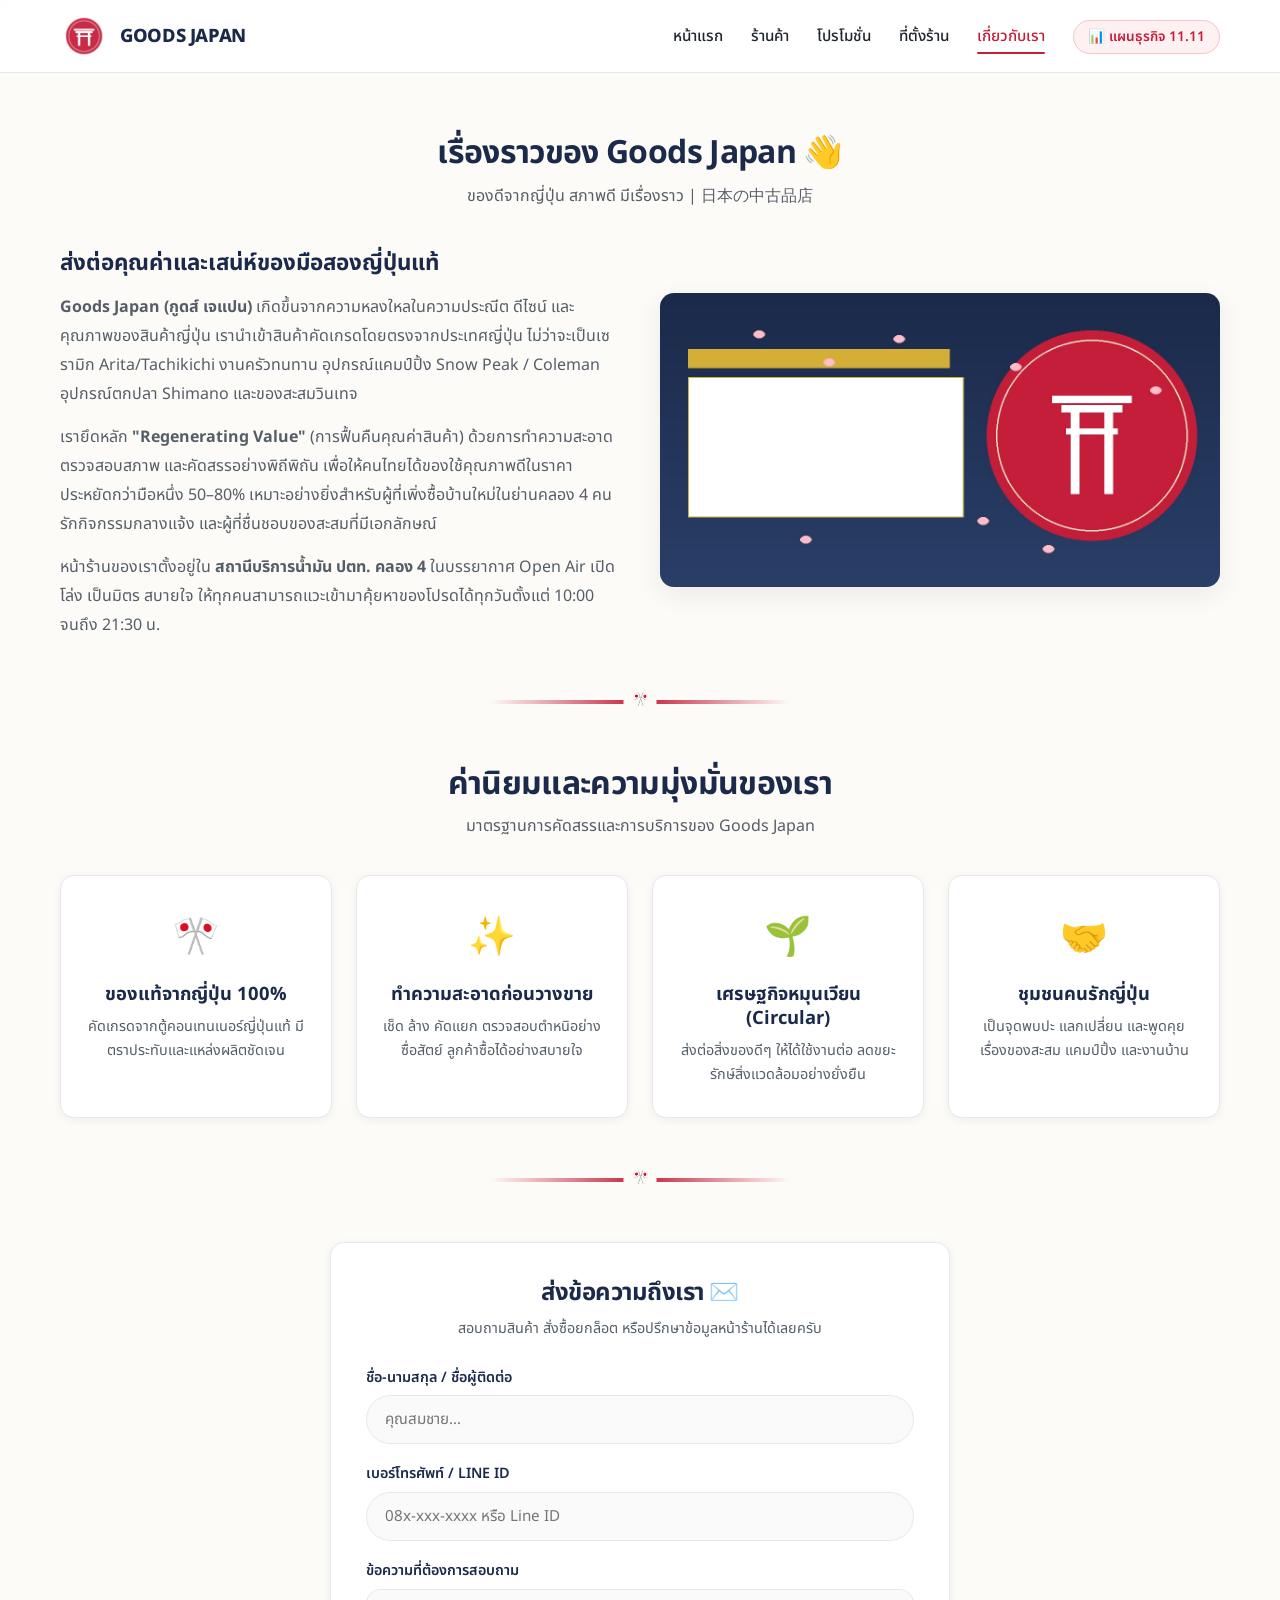
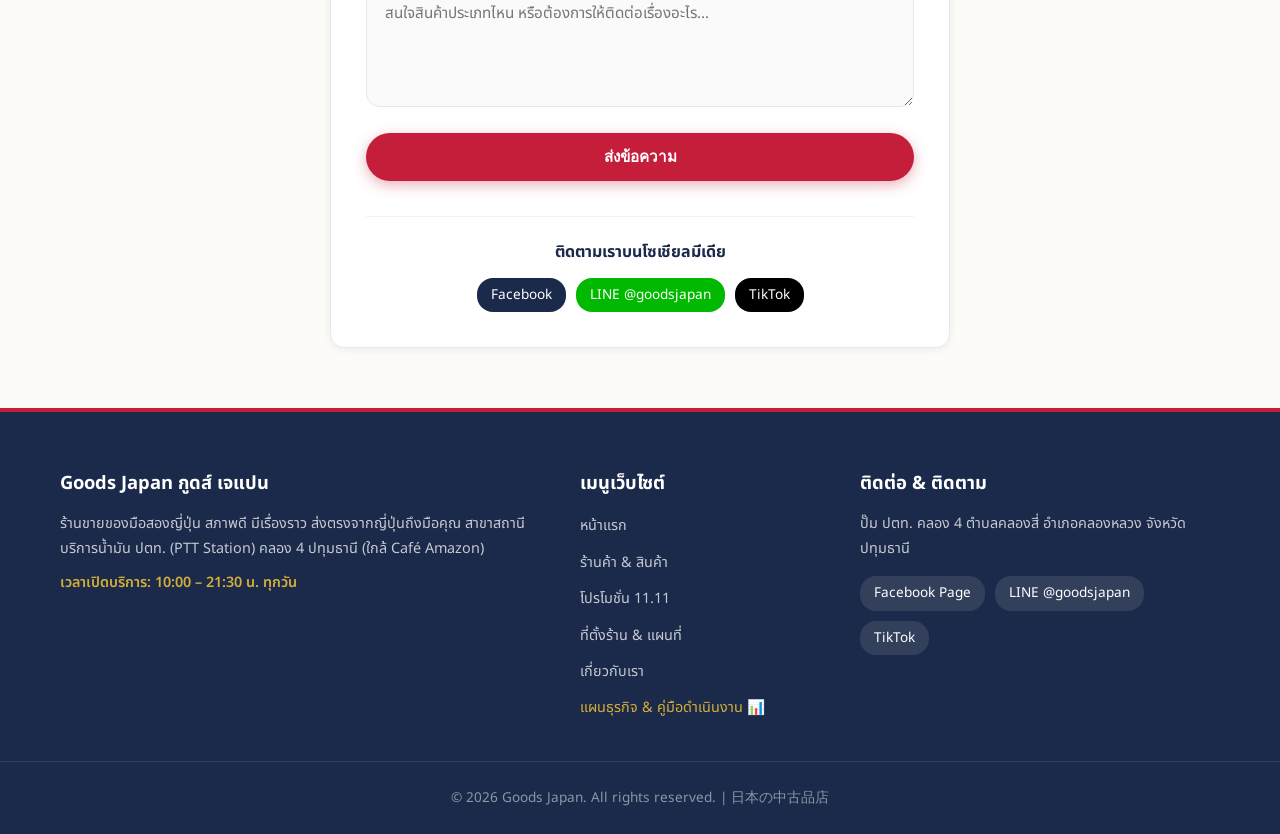
==== about.html @ 7180707f "Goods Japan website with PWA (installable Android app) - Shop pages: index, shop, promotions, locati" ====
<!DOCTYPE html>
<html lang="th">
<head>
    <meta charset="UTF-8">
    <meta name="viewport" content="width=device-width, initial-scale=1.0">
    <title>เกี่ยวกับเรา - Goods Japan (กูดส์ เจแปน)</title>
    <meta name="description" content="เรื่องราวของ Goods Japan ร้านมือสองญี่ปุ่นคุณภาพดี สภาพดี มีเรื่องราว ในปั๊ม ปตท. คลอง 4 ปทุมธานี">
    <meta property="og:title" content="เกี่ยวกับเรา - Goods Japan">
    <meta property="og:image" content="assets/images/poster.jpg">
    <link rel="icon" href="assets/images/logo.png">
    <!-- PWA: ติดตั้งเป็นแอปบนมือถือ -->
    <link rel="manifest" href="manifest.webmanifest">
    <meta name="theme-color" content="#C41E3A">
    <meta name="mobile-web-app-capable" content="yes">
    <meta name="apple-mobile-web-app-capable" content="yes">
    <meta name="apple-mobile-web-app-title" content="Goods Japan">
    <meta name="apple-mobile-web-app-status-bar-style" content="default">
    <link rel="apple-touch-icon" href="assets/icons/apple-touch-icon.png">
    
    <link rel="preconnect" href="https://fonts.googleapis.com">
    <link rel="preconnect" href="https://fonts.gstatic.com" crossorigin>
    <link href="https://fonts.googleapis.com/css2?family=Noto+Sans+Thai:wght@300;400;500;600;700;800&family=Noto+Serif+JP:wght@400;700&display=swap" rel="stylesheet">
    
    <link rel="stylesheet" href="css/style.css">
    <link rel="stylesheet" href="css/animations.css">
    <link rel="stylesheet" href="css/responsive.css">
</head>
<body>
    <header>
        <nav class="navbar">
            <div class="nav-container container">
                <div class="logo-container">
                    <a href="index.html">
                        <img src="assets/images/logo.png" alt="Goods Japan Logo" class="logo-img">
                        <span style="font-weight: 800; color: var(--jp-navy); font-size: 1.15rem; letter-spacing: -0.02em;">GOODS JAPAN</span>
                    </a>
                </div>
                <button class="hamburger" aria-label="Toggle navigation">
                    <span></span>
                    <span></span>
                    <span></span>
                </button>
                <ul class="nav-links">
                    <li><a href="index.html" class="nav-link">หน้าแรก</a></li>
                    <li><a href="shop.html" class="nav-link">ร้านค้า</a></li>
                    <li><a href="promotions.html" class="nav-link">โปรโมชั่น</a></li>
                    <li><a href="location.html" class="nav-link">ที่ตั้งร้าน</a></li>
                    <li><a href="about.html" class="nav-link active">เกี่ยวกับเรา</a></li>
                    <li><a href="business-plan.html" class="nav-link nav-badge-link">📊 แผนธุรกิจ 11.11</a></li>
                </ul>
            </div>
        </nav>
    </header>

    <main>
        <section class="about-section section fade-in">
            <div class="container">
                <h1 class="section-title">เรื่องราวของ Goods Japan 👋</h1>
                <p class="section-subtitle">ของดีจากญี่ปุ่น สภาพดี มีเรื่องราว | 日本の中古品店</p>

                <div class="story-section" style="display: flex; flex-wrap: wrap; gap: 40px; margin-top: 40px; align-items: center;">
                    <div class="story-content" style="flex: 1; min-width: 300px;">
                        <h2 style="font-size: 1.4rem; color: var(--jp-navy); margin-bottom: 15px;">ส่งต่อคุณค่าและเสน่ห์ของมือสองญี่ปุ่นแท้</h2>
                        <p style="margin-bottom: 15px; line-height: 1.8; color: var(--jp-gray-text);">
                            <strong>Goods Japan (กูดส์ เจแปน)</strong> เกิดขึ้นจากความหลงใหลในความประณีต ดีไซน์ และคุณภาพของสินค้าญี่ปุ่น 
                            เรานำเข้าสินค้าคัดเกรดโดยตรงจากประเทศญี่ปุ่น ไม่ว่าจะเป็นเซรามิก Arita/Tachikichi งานครัวทนทาน 
                            อุปกรณ์แคมป์ปิ้ง Snow Peak / Coleman อุปกรณ์ตกปลา Shimano และของสะสมวินเทจ
                        </p>
                        <p style="margin-bottom: 15px; line-height: 1.8; color: var(--jp-gray-text);">
                            เรายึดหลัก <strong>"Regenerating Value"</strong> (การฟื้นคืนคุณค่าสินค้า) ด้วยการทำความสะอาด ตรวจสอบสภาพ และคัดสรรอย่างพิถีพิถัน 
                            เพื่อให้คนไทยได้ของใช้คุณภาพดีในราคาประหยัดกว่ามือหนึ่ง 50–80% เหมาะอย่างยิ่งสำหรับผู้ที่เพิ่งซื้อบ้านใหม่ในย่านคลอง 4 
                            คนรักกิจกรรมกลางแจ้ง และผู้ที่ชื่นชอบของสะสมที่มีเอกลักษณ์
                        </p>
                        <p style="line-height: 1.8; color: var(--jp-gray-text);">
                            หน้าร้านของเราตั้งอยู่ใน <strong>สถานีบริการน้ำมัน ปตท. คลอง 4</strong> ในบรรยากาศ Open Air เปิดโล่ง เป็นมิตร สบายใจ 
                            ให้ทุกคนสามารถแวะเข้ามาคุ้ยหาของโปรดได้ทุกวันตั้งแต่ 10:00 จนถึง 21:30 น.
                        </p>
                    </div>
                    <div class="story-image" style="flex: 1; min-width: 300px;">
                        <img src="assets/images/poster.jpg" alt="Goods Japan Story" style="width: 100%; border-radius: var(--radius-md); box-shadow: var(--shadow-md);">
                    </div>
                </div>

                <div class="torii-divider" style="margin: 60px auto;"></div>

                <h2 class="section-title">ค่านิยมและความมุ่งมั่นของเรา</h2>
                <p class="section-subtitle">มาตรฐานการคัดสรรและการบริการของ Goods Japan</p>
                <div class="features-grid">
                    <div class="feature-item">
                        <div class="feature-icon">🎌</div>
                        <h3 class="feature-title">ของแท้จากญี่ปุ่น 100%</h3>
                        <p class="feature-desc">คัดเกรดจากตู้คอนเทนเนอร์ญี่ปุ่นแท้ มีตราประทับและแหล่งผลิตชัดเจน</p>
                    </div>
                    <div class="feature-item">
                        <div class="feature-icon">✨</div>
                        <h3 class="feature-title">ทำความสะอาดก่อนวางขาย</h3>
                        <p class="feature-desc">เช็ด ล้าง คัดแยก ตรวจสอบตำหนิอย่างซื่อสัตย์ ลูกค้าซื้อได้อย่างสบายใจ</p>
                    </div>
                    <div class="feature-item">
                        <div class="feature-icon">🌱</div>
                        <h3 class="feature-title">เศรษฐกิจหมุนเวียน (Circular)</h3>
                        <p class="feature-desc">ส่งต่อสิ่งของดีๆ ให้ได้ใช้งานต่อ ลดขยะ รักษ์สิ่งแวดล้อมอย่างยั่งยืน</p>
                    </div>
                    <div class="feature-item">
                        <div class="feature-icon">🤝</div>
                        <h3 class="feature-title">ชุมชนคนรักญี่ปุ่น</h3>
                        <p class="feature-desc">เป็นจุดพบปะ แลกเปลี่ยน และพูดคุยเรื่องของสะสม แคมป์ปิ้ง และงานบ้าน</p>
                    </div>
                </div>

                <div class="torii-divider" style="margin: 60px auto;"></div>

                <!-- Contact Form Section -->
                <div style="max-width: 620px; margin: 0 auto; background: white; padding: 35px; border-radius: var(--radius-md); box-shadow: var(--shadow-sm); border: 1px solid var(--jp-border);">
                    <h2 class="section-title" style="font-size: 1.5rem; margin-bottom: 8px;">ส่งข้อความถึงเรา ✉️</h2>
                    <p style="text-align: center; font-size: 0.9rem; color: var(--jp-gray-text); margin-bottom: 25px;">
                        สอบถามสินค้า สั่งซื้อยกล็อต หรือปรึกษาข้อมูลหน้าร้านได้เลยครับ
                    </p>
                    <form class="contact-form" action="#" method="POST">
                        <div style="margin-bottom: 18px;">
                            <label for="name" style="display: block; margin-bottom: 6px; font-weight: 600; font-size: 0.9rem; color: var(--jp-navy);">ชื่อ-นามสกุล / ชื่อผู้ติดต่อ</label>
                            <input type="text" id="name" class="form-input" placeholder="คุณสมชาย..." required>
                        </div>
                        <div style="margin-bottom: 18px;">
                            <label for="phone" style="display: block; margin-bottom: 6px; font-weight: 600; font-size: 0.9rem; color: var(--jp-navy);">เบอร์โทรศัพท์ / LINE ID</label>
                            <input type="text" id="phone" class="form-input" placeholder="08x-xxx-xxxx หรือ Line ID" required>
                        </div>
                        <div style="margin-bottom: 18px;">
                            <label for="message" style="display: block; margin-bottom: 6px; font-weight: 600; font-size: 0.9rem; color: var(--jp-navy);">ข้อความที่ต้องการสอบถาม</label>
                            <textarea id="message" class="form-input" rows="4" placeholder="สนใจสินค้าประเภทไหน หรือต้องการให้ติดต่อเรื่องอะไร..." style="border-radius: 14px;" required></textarea>
                        </div>
                        <button type="submit" class="btn btn-primary" style="width: 100%; border-radius: 25px;">ส่งข้อความ</button>
                    </form>
                    
                    <div style="text-align: center; margin-top: 35px; padding-top: 25px; border-top: 1px solid #F0F2F5;">
                        <h4 style="margin-bottom: 12px; color: var(--jp-navy);">ติดตามเราบนโซเชียลมีเดีย</h4>
                        <div class="social-links" style="justify-content: center;">
                            <a href="https://facebook.com/goodsjapan" target="_blank" class="social-link" style="background: var(--jp-navy);">Facebook</a>
                            <a href="https://line.me/ti/p/~@goodsjapan" target="_blank" class="social-link" style="background: #00B900;">LINE @goodsjapan</a>
                            <a href="https://tiktok.com/@goodsjapan" target="_blank" class="social-link" style="background: #000;">TikTok</a>
                        </div>
                    </div>
                </div>
            </div>
        </section>
    </main>

    <footer class="footer">
        <div class="footer-container container">
            <div class="footer-col">
                <h3 class="footer-title">Goods Japan กูดส์ เจแปน</h3>
                <p class="footer-text">
                    ร้านขายของมือสองญี่ปุ่น สภาพดี มีเรื่องราว ส่งตรงจากญี่ปุ่นถึงมือคุณ 
                    สาขาสถานีบริการน้ำมัน ปตท. (PTT Station) คลอง 4 ปทุมธานี (ใกล้ Café Amazon)
                </p>
                <p class="footer-text" style="margin-top: 10px; color: var(--jp-gold); font-weight: 600;">
                    เวลาเปิดบริการ: 10:00 – 21:30 น. ทุกวัน
                </p>
            </div>
            <div class="footer-col">
                <h3 class="footer-title">เมนูเว็บไซต์</h3>
                <ul class="footer-links">
                    <li><a href="index.html" class="footer-link">หน้าแรก</a></li>
                    <li><a href="shop.html" class="footer-link">ร้านค้า & สินค้า</a></li>
                    <li><a href="promotions.html" class="footer-link">โปรโมชั่น 11.11</a></li>
                    <li><a href="location.html" class="footer-link">ที่ตั้งร้าน & แผนที่</a></li>
                    <li><a href="about.html" class="footer-link">เกี่ยวกับเรา</a></li>
                    <li><a href="business-plan.html" class="footer-link" style="color: var(--jp-gold);">แผนธุรกิจ & คู่มือดำเนินงาน 📊</a></li>
                </ul>
            </div>
            <div class="footer-col">
                <h3 class="footer-title">ติดต่อ & ติดตาม</h3>
                <p class="footer-text">ปั๊ม ปตท. คลอง 4 ตำบลคลองสี่ อำเภอคลองหลวง จังหวัดปทุมธานี</p>
                <div class="social-links">
                    <a href="https://facebook.com/goodsjapan" target="_blank" class="social-link">Facebook Page</a>
                    <a href="https://line.me/ti/p/~@goodsjapan" target="_blank" class="social-link">LINE @goodsjapan</a>
                    <a href="https://tiktok.com/@goodsjapan" target="_blank" class="social-link">TikTok</a>
                </div>
            </div>
        </div>
        <div class="footer-bottom">
            <p>&copy; 2026 Goods Japan. All rights reserved. | 日本の中古品店</p>
        </div>
    </footer>

    <script src="js/main.js"></script>
    <script src="js/sakura.js"></script>
    <script src="js/products.js"></script>
    <script src="js/promotions.js"></script>
    <script src="js/animations.js"></script>
    <script src="js/pwa.js"></script>
</body>
</html>
---- css/style.css ----
/* ==========================================================================
   Goods Japan (กูดส์ เจแปน) - Main Stylesheet
   Theme: Modern Japanese Vintage Aesthetic (Wa-Modern 和モダン)
   ========================================================================== */

:root {
    --jp-red: #C41E3A;          /* Akane-iro 茜色 */
    --jp-red-hover: #A3182E;
    --jp-navy: #1B2A4A;         /* Kon-iro 紺色 */
    --jp-navy-light: #2A3F68;
    --jp-gold: #D4AF37;         /* Kin-cha 金茶 */
    --jp-cream: #FDFBF7;        /* Shironeri 白練 */
    --jp-white: #FFFFFF;
    --jp-gray-bg: #F5F6F8;
    --jp-gray-text: #555E68;
    --jp-dark: #1F242D;
    --jp-border: #E5E8EC;
    --shadow-sm: 0 2px 8px rgba(27, 42, 74, 0.06);
    --shadow-md: 0 8px 24px rgba(27, 42, 74, 0.08);
    --shadow-lg: 0 16px 40px rgba(27, 42, 74, 0.12);
    --radius-sm: 8px;
    --radius-md: 14px;
    --radius-lg: 20px;
    --transition: all 0.25s cubic-bezier(0.4, 0, 0.2, 1);
}

* {
    margin: 0;
    padding: 0;
    box-sizing: border-box;
}

body {
    font-family: 'Noto Sans Thai', -apple-system, BlinkMacSystemFont, "Segoe UI", Roboto, sans-serif;
    background-color: var(--jp-cream);
    color: var(--jp-dark);
    line-height: 1.65;
    -webkit-font-smoothing: antialiased;
    overflow-x: hidden;
    position: relative;
}

/* Container */
.container {
    width: 100%;
    max-width: 1200px;
    margin: 0 auto;
    padding: 0 20px;
}

/* Typography */
h1, h2, h3, h4, h5, h6 {
    color: var(--jp-navy);
    font-weight: 700;
    line-height: 1.3;
}

.section-title {
    font-size: 2rem;
    text-align: center;
    margin-bottom: 8px;
    position: relative;
    letter-spacing: -0.02em;
}

.section-subtitle {
    text-align: center;
    color: var(--jp-gray-text);
    font-size: 1rem;
    margin-bottom: 35px;
}

.section {
    padding: 60px 0;
}

/* Torii Divider */
.torii-divider {
    height: 4px;
    background: linear-gradient(90deg, transparent 0%, var(--jp-red) 50%, transparent 100%);
    max-width: 300px;
    margin: 40px auto;
    position: relative;
}
.torii-divider::after {
    content: "🎌";
    position: absolute;
    top: -12px;
    left: 50%;
    transform: translateX(-50%);
    background: var(--jp-cream);
    padding: 0 8px;
    font-size: 14px;
}

/* ==========================================================================
   Header & Navbar
   ========================================================================== */
header {
    position: sticky;
    top: 0;
    z-index: 1000;
    background: rgba(255, 255, 255, 0.95);
    backdrop-filter: blur(12px);
    border-bottom: 1px solid var(--jp-border);
    transition: var(--transition);
}

.navbar {
    height: 72px;
    display: flex;
    align-items: center;
}

.nav-container {
    display: flex;
    justify-content: space-between;
    align-items: center;
    width: 100%;
}

.logo-container a {
    display: flex;
    align-items: center;
    gap: 12px;
    text-decoration: none;
}

.logo-img {
    height: 48px;
    width: auto;
    object-fit: contain;
    border-radius: 50%;
}

.nav-links {
    display: flex;
    list-style: none;
    gap: 28px;
    align-items: center;
}

.nav-link {
    text-decoration: none;
    color: var(--jp-dark);
    font-weight: 500;
    font-size: 0.95rem;
    padding: 6px 0;
    position: relative;
    transition: var(--transition);
}

.nav-link:hover,
.nav-link.active {
    color: var(--jp-red);
}

.nav-link.active::after,
.nav-link:hover::after {
    content: '';
    position: absolute;
    bottom: 0;
    left: 0;
    width: 100%;
    height: 2px;
    background-color: var(--jp-red);
    border-radius: 2px;
}

.nav-badge-link {
    background: #FFF0F2;
    color: var(--jp-red) !important;
    padding: 6px 14px !important;
    border-radius: 20px;
    font-size: 0.85rem;
    font-weight: 600;
    border: 1px solid rgba(196, 30, 58, 0.2);
}
.nav-badge-link:hover {
    background: var(--jp-red);
    color: white !important;
}
.nav-badge-link::after {
    display: none !important;
}

/* Hamburger */
.hamburger {
    display: none;
    background: none;
    border: none;
    cursor: pointer;
    flex-direction: column;
    gap: 5px;
    padding: 5px;
}

.hamburger span {
    display: block;
    width: 25px;
    height: 2.5px;
    background-color: var(--jp-navy);
    border-radius: 2px;
    transition: var(--transition);
}

/* ==========================================================================
   Hero Section
   ========================================================================== */
.hero {
    position: relative;
    padding: 90px 20px 80px 20px;
    background: linear-gradient(135deg, var(--jp-navy) 0%, var(--jp-navy-light) 100%);
    color: white;
    text-align: center;
    overflow: hidden;
}

.hero-overlay {
    position: absolute;
    inset: 0;
    background: radial-gradient(circle at 80% 20%, rgba(196, 30, 58, 0.25) 0%, transparent 60%);
    pointer-events: none;
}

.hero-content {
    position: relative;
    z-index: 2;
    max-width: 800px;
}

.hero-title {
    color: white;
    font-size: 2.8rem;
    font-weight: 800;
    letter-spacing: -0.02em;
    margin-bottom: 12px;
}

.hero-subtitle {
    font-size: 1.15rem;
    color: rgba(255, 255, 255, 0.88);
    font-weight: 300;
    margin-bottom: 24px;
}

/* Buttons */
.btn {
    display: inline-flex;
    align-items: center;
    justify-content: center;
    gap: 8px;
    padding: 12px 26px;
    border-radius: 30px;
    font-size: 0.95rem;
    font-weight: 600;
    text-decoration: none;
    cursor: pointer;
    transition: var(--transition);
    border: none;
}

.btn-primary {
    background-color: var(--jp-red);
    color: white;
    box-shadow: 0 4px 14px rgba(196, 30, 58, 0.35);
}

.btn-primary:hover {
    background-color: var(--jp-red-hover);
    transform: translateY(-2px);
    box-shadow: 0 6px 18px rgba(196, 30, 58, 0.45);
}

.btn-secondary {
    background-color: white;
    color: var(--jp-navy);
}

.btn-secondary:hover {
    background-color: #F8F9FA;
    transform: translateY(-2px);
}

.btn-outline {
    background: transparent;
    color: var(--jp-navy);
    border: 2px solid var(--jp-navy);
}

.btn-outline:hover {
    background: var(--jp-navy);
    color: white;
}

/* ==========================================================================
   Features Section
   ========================================================================== */
.features-grid {
    display: grid;
    grid-template-columns: repeat(auto-fit, minmax(240px, 1fr));
    gap: 24px;
}

.feature-item {
    background: white;
    padding: 30px 24px;
    border-radius: var(--radius-md);
    box-shadow: var(--shadow-sm);
    border: 1px solid var(--jp-border);
    transition: var(--transition);
    text-align: center;
}

.feature-item:hover {
    transform: translateY(-4px);
    box-shadow: var(--shadow-md);
    border-color: rgba(196, 30, 58, 0.3);
}

.feature-icon {
    font-size: 2.4rem;
    margin-bottom: 14px;
}

.feature-title {
    font-size: 1.15rem;
    margin-bottom: 8px;
}

.feature-desc {
    font-size: 0.9rem;
    color: var(--jp-gray-text);
}

/* ==========================================================================
   Product Grid & Card
   ========================================================================== */
.product-grid {
    display: grid;
    grid-template-columns: repeat(auto-fill, minmax(260px, 1fr));
    gap: 24px;
}

.product-card {
    background: white;
    border-radius: var(--radius-md);
    overflow: hidden;
    box-shadow: var(--shadow-sm);
    border: 1px solid var(--jp-border);
    transition: var(--transition);
    display: flex;
    flex-direction: column;
    position: relative;
}

.product-card:hover {
    transform: translateY(-5px);
    box-shadow: var(--shadow-md);
    border-color: rgba(196, 30, 58, 0.3);
}

.product-image-wrap {
    position: relative;
    width: 100%;
    height: 220px;
    background-color: #F8F9FA;
    overflow: hidden;
    display: flex;
    align-items: center;
    justify-content: center;
}

.product-image {
    width: 100%;
    height: 100%;
    object-fit: cover;
    transition: transform 0.4s ease;
}

.product-card:hover .product-image {
    transform: scale(1.05);
}

.product-badge {
    position: absolute;
    top: 12px;
    left: 12px;
    background: var(--jp-red);
    color: white;
    font-size: 0.75rem;
    font-weight: 700;
    padding: 4px 10px;
    border-radius: 12px;
    box-shadow: 0 2px 6px rgba(0,0,0,0.15);
    z-index: 2;
}

.product-tier-badge {
    position: absolute;
    top: 12px;
    right: 12px;
    background: rgba(27, 42, 74, 0.85);
    backdrop-filter: blur(4px);
    color: var(--jp-gold);
    font-size: 0.7rem;
    font-weight: 700;
    padding: 3px 8px;
    border-radius: 8px;
    z-index: 2;
}

.product-body {
    padding: 18px;
    display: flex;
    flex-direction: column;
    flex-grow: 1;
}

.product-category {
    font-size: 0.75rem;
    text-transform: uppercase;
    color: var(--jp-gray-text);
    letter-spacing: 0.05em;
    margin-bottom: 6px;
}

.product-title {
    font-size: 1.05rem;
    color: var(--jp-navy);
    font-weight: 700;
    margin-bottom: 8px;
    line-height: 1.4;
}

.product-desc {
    font-size: 0.85rem;
    color: var(--jp-gray-text);
    margin-bottom: 14px;
    flex-grow: 1;
}

.product-footer {
    display: flex;
    justify-content: space-between;
    align-items: center;
    padding-top: 12px;
    border-top: 1px solid #F0F2F5;
}

.product-price {
    font-size: 1.25rem;
    font-weight: 800;
    color: var(--jp-red);
}

.product-price-old {
    font-size: 0.85rem;
    text-decoration: line-through;
    color: #999;
    margin-left: 6px;
    font-weight: normal;
}

.btn-inquire {
    padding: 6px 14px;
    font-size: 0.85rem;
    border-radius: 16px;
    background: var(--jp-navy);
    color: white;
    text-decoration: none;
    font-weight: 600;
    transition: var(--transition);
}

.btn-inquire:hover {
    background: var(--jp-red);
}

/* ==========================================================================
   Filter Bar & Search (Shop)
   ========================================================================== */
.filter-bar {
    background: white;
    padding: 20px;
    border-radius: var(--radius-md);
    box-shadow: var(--shadow-sm);
    border: 1px solid var(--jp-border);
    margin-bottom: 35px;
    display: flex;
    flex-direction: column;
    gap: 18px;
}

.filter-top-row {
    display: flex;
    gap: 15px;
    align-items: center;
    justify-content: space-between;
    flex-wrap: wrap;
}

.search-box {
    flex: 1;
    min-width: 250px;
}

.form-input {
    width: 100%;
    padding: 12px 18px;
    border-radius: 25px;
    border: 1px solid var(--jp-border);
    font-family: inherit;
    font-size: 0.95rem;
    outline: none;
    transition: var(--transition);
    background: #FAFAFA;
}

.form-input:focus {
    border-color: var(--jp-red);
    background: white;
    box-shadow: 0 0 0 3px rgba(196, 30, 58, 0.1);
}

.filter-group {
    display: flex;
    flex-wrap: wrap;
    gap: 8px;
}

.filter-btn {
    padding: 8px 16px;
    border-radius: 20px;
    border: 1px solid var(--jp-border);
    background: white;
    color: var(--jp-dark);
    font-size: 0.88rem;
    cursor: pointer;
    font-weight: 500;
    transition: var(--transition);
}

.filter-btn:hover {
    border-color: var(--jp-red);
    color: var(--jp-red);
}

.filter-btn.active {
    background: var(--jp-red);
    color: white;
    border-color: var(--jp-red);
}

/* ==========================================================================
   Promotions & Countdown
   ========================================================================== */
.promo-grid {
    display: grid;
    grid-template-columns: repeat(auto-fill, minmax(320px, 1fr));
    gap: 24px;
}

.promo-card {
    background: white;
    border-radius: var(--radius-md);
    padding: 28px;
    box-shadow: var(--shadow-sm);
    border: 1px solid var(--jp-border);
    transition: var(--transition);
    position: relative;
    overflow: hidden;
}

.promo-card:hover {
    transform: translateY(-4px);
    box-shadow: var(--shadow-md);
}

.promo-card-featured {
    border: 2px solid var(--jp-red);
    background: linear-gradient(135deg, #FFFFFF 0%, #FFF5F6 100%);
}

.promo-tag {
    display: inline-block;
    padding: 4px 12px;
    border-radius: 12px;
    background: var(--jp-navy);
    color: white;
    font-size: 0.75rem;
    font-weight: 700;
    margin-bottom: 12px;
}

.countdown-box {
    background: white;
    border-radius: var(--radius-lg);
    padding: 30px;
    box-shadow: var(--shadow-md);
    border: 1px solid var(--jp-border);
    max-width: 600px;
    margin: 0 auto 40px auto;
    text-align: center;
}

.countdown {
    display: flex;
    justify-content: center;
    gap: 16px;
    margin-top: 15px;
}

.countdown-item {
    background: var(--jp-navy);
    color: white;
    border-radius: 12px;
    padding: 12px 18px;
    min-width: 75px;
    display: flex;
    flex-direction: column;
    align-items: center;
}

.countdown-value {
    font-size: 2rem;
    font-weight: 800;
    color: var(--jp-gold);
    line-height: 1;
}

.countdown-label {
    font-size: 0.75rem;
    color: rgba(255, 255, 255, 0.75);
    margin-top: 4px;
}

/* ==========================================================================
   Footer
   ========================================================================== */
.footer {
    background-color: var(--jp-navy);
    color: rgba(255, 255, 255, 0.8);
    padding: 60px 0 25px 0;
    border-top: 4px solid var(--jp-red);
}

.footer-container {
    display: grid;
    grid-template-columns: 2fr 1fr 1.5fr;
    gap: 40px;
    margin-bottom: 40px;
}

.footer-title {
    color: white;
    font-size: 1.15rem;
    margin-bottom: 16px;
}

.footer-text {
    font-size: 0.9rem;
    line-height: 1.7;
    color: rgba(255, 255, 255, 0.75);
}

.footer-links {
    list-style: none;
    display: flex;
    flex-direction: column;
    gap: 10px;
}

.footer-link {
    color: rgba(255, 255, 255, 0.75);
    text-decoration: none;
    font-size: 0.9rem;
    transition: var(--transition);
}

.footer-link:hover {
    color: var(--jp-gold);
    padding-left: 4px;
}

.social-links {
    display: flex;
    gap: 10px;
    margin-top: 15px;
    flex-wrap: wrap;
}

.social-link {
    background: rgba(255, 255, 255, 0.1);
    color: white;
    text-decoration: none;
    padding: 6px 14px;
    border-radius: 16px;
    font-size: 0.85rem;
    transition: var(--transition);
}

.social-link:hover {
    background: var(--jp-red);
    color: white;
}

.footer-bottom {
    text-align: center;
    padding-top: 25px;
    border-top: 1px solid rgba(255, 255, 255, 0.1);
    font-size: 0.85rem;
    color: rgba(255, 255, 255, 0.5);
}

/* ==========================================================================
   Sakura Canvas Container
   ========================================================================== */
#sakura-canvas {
    position: fixed;
    top: 0;
    left: 0;
    width: 100vw;
    height: 100vh;
    pointer-events: none;
    z-index: 999;
}
---- css/animations.css ----
/* ==========================================================================
   Goods Japan - Animations Stylesheet
   ========================================================================== */

/* Fade In on scroll */
.fade-in {
    opacity: 0;
    transform: translateY(20px);
    transition: opacity 0.6s ease-out, transform 0.6s ease-out;
}

.fade-in.is-visible {
    opacity: 1;
    transform: translateY(0);
}

/* Subtle float */
@keyframes float {
    0%, 100% {
        transform: translateY(0);
    }
    50% {
        transform: translateY(-8px);
    }
}

.floating {
    animation: float 4s ease-in-out infinite;
}

/* Pulse badge */
@keyframes pulseBadge {
    0% {
        box-shadow: 0 0 0 0 rgba(196, 30, 58, 0.6);
    }
    70% {
        box-shadow: 0 0 0 10px rgba(196, 30, 58, 0);
    }
    100% {
        box-shadow: 0 0 0 0 rgba(196, 30, 58, 0);
    }
}

.pulse-badge {
    animation: pulseBadge 2s infinite;
}

/* Glow */
@keyframes goldGlow {
    0%, 100% {
        border-color: rgba(212, 175, 55, 0.4);
    }
    50% {
        border-color: rgba(212, 175, 55, 0.9);
    }
}

.gold-glow {
    animation: goldGlow 3s infinite;
}
---- css/responsive.css ----
/* ==========================================================================
   Goods Japan - Responsive Stylesheet
   ========================================================================== */

@media (max-width: 992px) {
    .hero-title {
        font-size: 2.3rem;
    }

    .footer-container {
        grid-template-columns: 1fr 1fr;
        gap: 30px;
    }

    .footer-container > div:first-child {
        grid-column: 1 / -1;
    }
}

@media (max-width: 768px) {
    .hamburger {
        display: flex;
    }

    .nav-links {
        position: fixed;
        top: 72px;
        left: 0;
        right: 0;
        background: white;
        flex-direction: column;
        padding: 24px;
        gap: 16px;
        border-bottom: 1px solid var(--jp-border);
        box-shadow: var(--shadow-md);
        display: none;
    }

    .nav-links.active {
        display: flex;
    }

    .hero {
        padding: 60px 15px;
    }

    .hero-title {
        font-size: 1.9rem;
    }

    .hero-subtitle {
        font-size: 1rem;
    }

    .features-grid {
        grid-template-columns: 1fr 1fr;
    }

    .product-grid {
        grid-template-columns: repeat(auto-fill, minmax(200px, 1fr));
        gap: 16px;
    }

    .product-image-wrap {
        height: 180px;
    }

    .filter-top-row {
        flex-direction: column;
        align-items: stretch;
    }

    .footer-container {
        grid-template-columns: 1fr;
    }
}

@media (max-width: 480px) {
    .hero-title {
        font-size: 1.65rem;
    }

    .features-grid {
        grid-template-columns: 1fr;
    }

    .product-grid {
        grid-template-columns: 1fr;
    }

    .countdown-item {
        min-width: 60px;
        padding: 8px 12px;
    }

    .countdown-value {
        font-size: 1.5rem;
    }
}
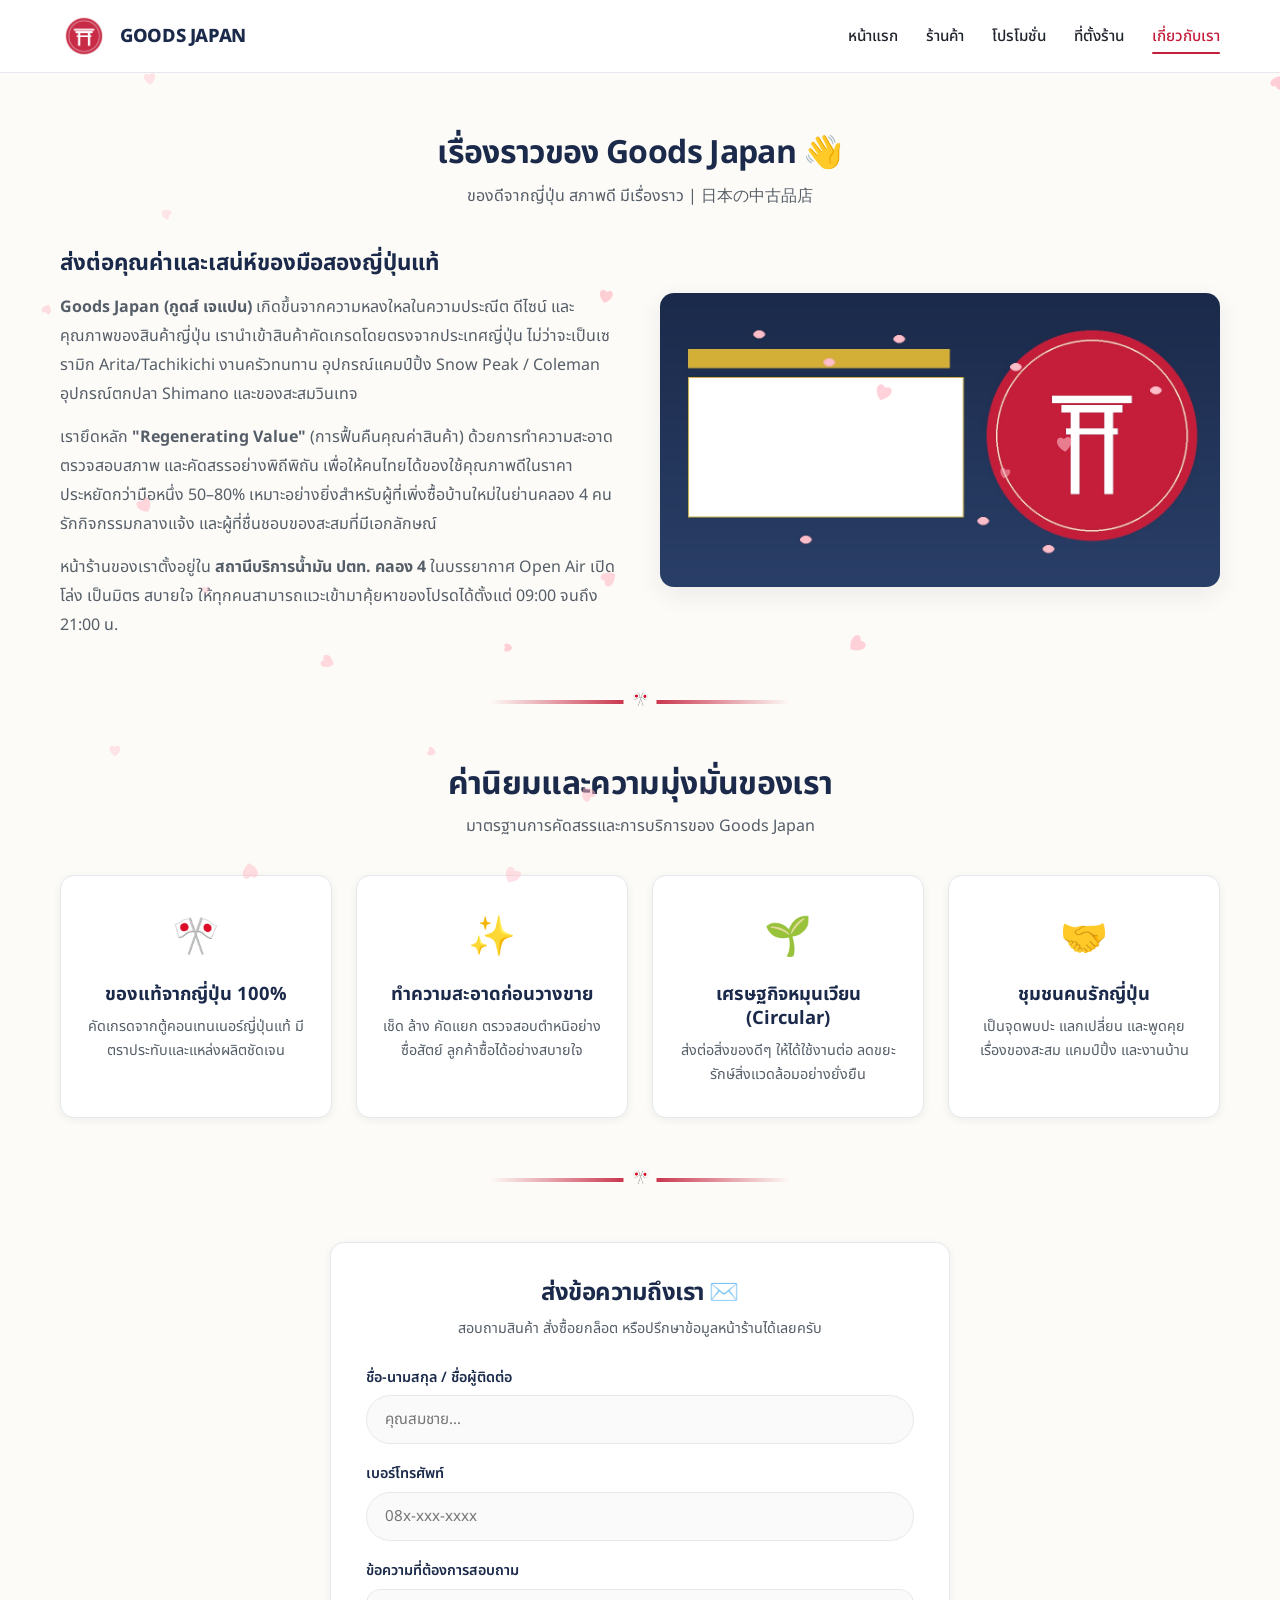
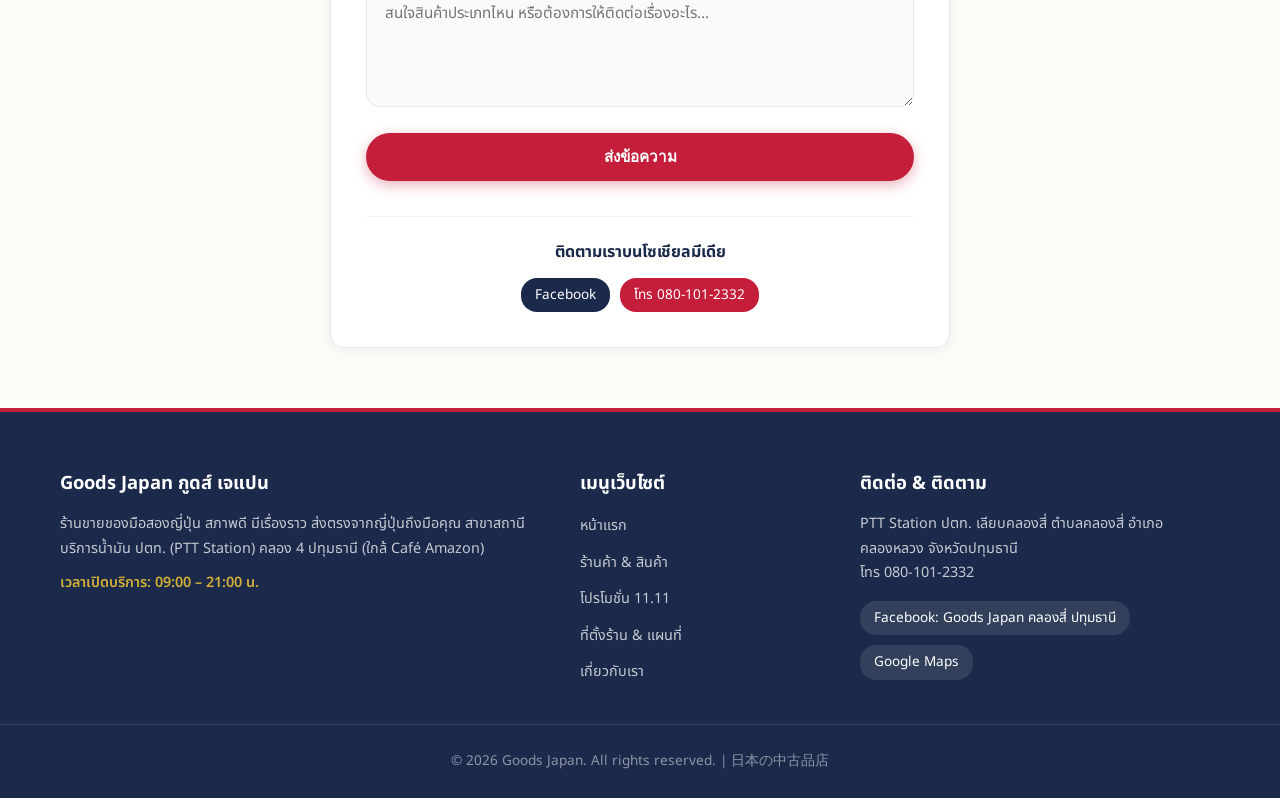
==== commit 3137a44f: "Update shop contact info: phone, hours 09:00-21:00, Google Maps, Facebook page; remove LINE/TikTok C" ====
--- a/about.html
+++ b/about.html
@@ -46,7 +46,6 @@
                     <li><a href="promotions.html" class="nav-link">โปรโมชั่น</a></li>
                     <li><a href="location.html" class="nav-link">ที่ตั้งร้าน</a></li>
                     <li><a href="about.html" class="nav-link active">เกี่ยวกับเรา</a></li>
-                    <li><a href="business-plan.html" class="nav-link nav-badge-link">📊 แผนธุรกิจ 11.11</a></li>
                 </ul>
             </div>
         </nav>
@@ -73,7 +72,7 @@
                         </p>
                         <p style="line-height: 1.8; color: var(--jp-gray-text);">
                             หน้าร้านของเราตั้งอยู่ใน <strong>สถานีบริการน้ำมัน ปตท. คลอง 4</strong> ในบรรยากาศ Open Air เปิดโล่ง เป็นมิตร สบายใจ 
-                            ให้ทุกคนสามารถแวะเข้ามาคุ้ยหาของโปรดได้ทุกวันตั้งแต่ 10:00 จนถึง 21:30 น.
+                            ให้ทุกคนสามารถแวะเข้ามาคุ้ยหาของโปรดได้ตั้งแต่ 09:00 จนถึง 21:00 น.
                         </p>
                     </div>
                     <div class="story-image" style="flex: 1; min-width: 300px;">
@@ -122,8 +121,8 @@
                             <input type="text" id="name" class="form-input" placeholder="คุณสมชาย..." required>
                         </div>
                         <div style="margin-bottom: 18px;">
-                            <label for="phone" style="display: block; margin-bottom: 6px; font-weight: 600; font-size: 0.9rem; color: var(--jp-navy);">เบอร์โทรศัพท์ / LINE ID</label>
-                            <input type="text" id="phone" class="form-input" placeholder="08x-xxx-xxxx หรือ Line ID" required>
+                            <label for="phone" style="display: block; margin-bottom: 6px; font-weight: 600; font-size: 0.9rem; color: var(--jp-navy);">เบอร์โทรศัพท์</label>
+                            <input type="text" id="phone" class="form-input" placeholder="08x-xxx-xxxx" required>
                         </div>
                         <div style="margin-bottom: 18px;">
                             <label for="message" style="display: block; margin-bottom: 6px; font-weight: 600; font-size: 0.9rem; color: var(--jp-navy);">ข้อความที่ต้องการสอบถาม</label>
@@ -135,9 +134,8 @@
                     <div style="text-align: center; margin-top: 35px; padding-top: 25px; border-top: 1px solid #F0F2F5;">
                         <h4 style="margin-bottom: 12px; color: var(--jp-navy);">ติดตามเราบนโซเชียลมีเดีย</h4>
                         <div class="social-links" style="justify-content: center;">
-                            <a href="https://facebook.com/goodsjapan" target="_blank" class="social-link" style="background: var(--jp-navy);">Facebook</a>
-                            <a href="https://line.me/ti/p/~@goodsjapan" target="_blank" class="social-link" style="background: #00B900;">LINE @goodsjapan</a>
-                            <a href="https://tiktok.com/@goodsjapan" target="_blank" class="social-link" style="background: #000;">TikTok</a>
+                            <a href="https://www.facebook.com/profile.php?id=61595247456619" target="_blank" rel="noopener" class="social-link" style="background: var(--jp-navy);">Facebook</a>
+                            <a href="tel:0801012332" class="social-link" style="background: var(--jp-red);">โทร 080-101-2332</a>
                         </div>
                     </div>
                 </div>
@@ -154,7 +152,7 @@
                     สาขาสถานีบริการน้ำมัน ปตท. (PTT Station) คลอง 4 ปทุมธานี (ใกล้ Café Amazon)
                 </p>
                 <p class="footer-text" style="margin-top: 10px; color: var(--jp-gold); font-weight: 600;">
-                    เวลาเปิดบริการ: 10:00 – 21:30 น. ทุกวัน
+                    เวลาเปิดบริการ: 09:00 – 21:00 น.
                 </p>
             </div>
             <div class="footer-col">
@@ -165,16 +163,15 @@
                     <li><a href="promotions.html" class="footer-link">โปรโมชั่น 11.11</a></li>
                     <li><a href="location.html" class="footer-link">ที่ตั้งร้าน & แผนที่</a></li>
                     <li><a href="about.html" class="footer-link">เกี่ยวกับเรา</a></li>
-                    <li><a href="business-plan.html" class="footer-link" style="color: var(--jp-gold);">แผนธุรกิจ & คู่มือดำเนินงาน 📊</a></li>
                 </ul>
             </div>
             <div class="footer-col">
                 <h3 class="footer-title">ติดต่อ & ติดตาม</h3>
-                <p class="footer-text">ปั๊ม ปตท. คลอง 4 ตำบลคลองสี่ อำเภอคลองหลวง จังหวัดปทุมธานี</p>
+                <p class="footer-text">PTT Station ปตท. เลียบคลองสี่ ตำบลคลองสี่ อำเภอคลองหลวง จังหวัดปทุมธานี</p>
+                <p class="footer-text">โทร <a href="tel:0801012332" class="footer-link">080-101-2332</a></p>
                 <div class="social-links">
-                    <a href="https://facebook.com/goodsjapan" target="_blank" class="social-link">Facebook Page</a>
-                    <a href="https://line.me/ti/p/~@goodsjapan" target="_blank" class="social-link">LINE @goodsjapan</a>
-                    <a href="https://tiktok.com/@goodsjapan" target="_blank" class="social-link">TikTok</a>
+                    <a href="https://www.facebook.com/profile.php?id=61595247456619" target="_blank" rel="noopener" class="social-link">Facebook: Goods Japan คลองสี่ ปทุมธานี</a>
+                    <a href="https://share.google/IeLH9914CwWTnxFZs" target="_blank" rel="noopener" class="social-link">Google Maps</a>
                 </div>
             </div>
         </div>
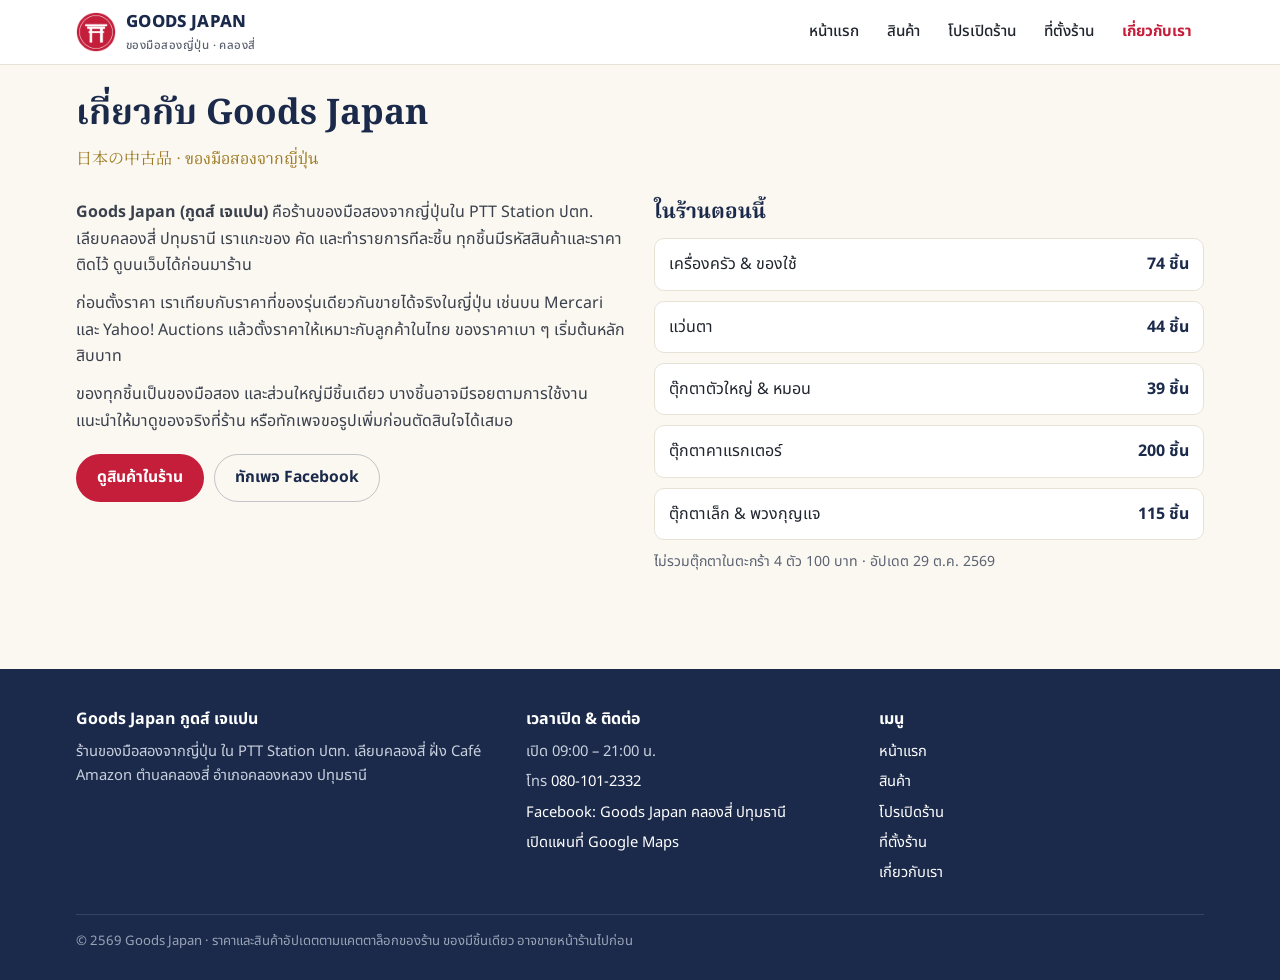
==== commit 20ddf03e: "Real catalog: 472 products from GoodsJapan_Catalog_v3 with photos, shop filters and reserve list; re" ====
--- a/about.html
+++ b/about.html
@@ -2,11 +2,13 @@
 <html lang="th">
 <head>
     <meta charset="UTF-8">
-    <meta name="viewport" content="width=device-width, initial-scale=1.0">
-    <title>เกี่ยวกับเรา - Goods Japan (กูดส์ เจแปน)</title>
-    <meta name="description" content="เรื่องราวของ Goods Japan ร้านมือสองญี่ปุ่นคุณภาพดี สภาพดี มีเรื่องราว ในปั๊ม ปตท. คลอง 4 ปทุมธานี">
-    <meta property="og:title" content="เกี่ยวกับเรา - Goods Japan">
-    <meta property="og:image" content="assets/images/poster.jpg">
+    <meta name="viewport" content="width=device-width, initial-scale=1.0, viewport-fit=cover">
+    <title>เกี่ยวกับเรา | Goods Japan คลองสี่</title>
+    <meta name="description" content="Goods Japan ร้านของมือสองจากญี่ปุ่น คลองสี่ ปทุมธานี คัดทีละชิ้น ตั้งราคาโดยเทียบราคาที่ขายได้จริงในญี่ปุ่น">
+    <meta property="og:type" content="website">
+    <meta property="og:title" content="เกี่ยวกับเรา | Goods Japan คลองสี่">
+    <meta property="og:description" content="Goods Japan ร้านของมือสองจากญี่ปุ่น คลองสี่ ปทุมธานี คัดทีละชิ้น ตั้งราคาโดยเทียบราคาที่ขายได้จริงในญี่ปุ่น">
+    <meta property="og:image" content="assets/images/og-cover.jpg">
     <link rel="icon" href="assets/images/logo.png">
     <!-- PWA: ติดตั้งเป็นแอปบนมือถือ -->
     <link rel="manifest" href="manifest.webmanifest">
@@ -16,175 +18,82 @@
     <meta name="apple-mobile-web-app-title" content="Goods Japan">
     <meta name="apple-mobile-web-app-status-bar-style" content="default">
     <link rel="apple-touch-icon" href="assets/icons/apple-touch-icon.png">
-    
     <link rel="preconnect" href="https://fonts.googleapis.com">
     <link rel="preconnect" href="https://fonts.gstatic.com" crossorigin>
-    <link href="https://fonts.googleapis.com/css2?family=Noto+Sans+Thai:wght@300;400;500;600;700;800&family=Noto+Serif+JP:wght@400;700&display=swap" rel="stylesheet">
-    
-    <link rel="stylesheet" href="css/style.css">
-    <link rel="stylesheet" href="css/animations.css">
-    <link rel="stylesheet" href="css/responsive.css">
+    <link href="https://fonts.googleapis.com/css2?family=Noto+Sans+Thai:wght@400;500;600;700;800&family=Noto+Serif+Thai:wght@600;700&family=Noto+Serif+JP:wght@700&display=swap" rel="stylesheet">
+    <link rel="stylesheet" href="css/site.css">
 </head>
 <body>
-    <header>
-        <nav class="navbar">
-            <div class="nav-container container">
-                <div class="logo-container">
-                    <a href="index.html">
-                        <img src="assets/images/logo.png" alt="Goods Japan Logo" class="logo-img">
-                        <span style="font-weight: 800; color: var(--jp-navy); font-size: 1.15rem; letter-spacing: -0.02em;">GOODS JAPAN</span>
-                    </a>
-                </div>
-                <button class="hamburger" aria-label="Toggle navigation">
-                    <span></span>
-                    <span></span>
-                    <span></span>
-                </button>
-                <ul class="nav-links">
-                    <li><a href="index.html" class="nav-link">หน้าแรก</a></li>
-                    <li><a href="shop.html" class="nav-link">ร้านค้า</a></li>
-                    <li><a href="promotions.html" class="nav-link">โปรโมชั่น</a></li>
-                    <li><a href="location.html" class="nav-link">ที่ตั้งร้าน</a></li>
-                    <li><a href="about.html" class="nav-link active">เกี่ยวกับเรา</a></li>
-                </ul>
-            </div>
-        </nav>
+    <header class="site-header">
+        <div class="wrap">
+            <a class="brand" href="index.html">
+                <img src="assets/icons/icon-192.png" alt="" width="40" height="40">
+                <span><b>GOODS JAPAN</b><small>ของมือสองญี่ปุ่น · คลองสี่</small></span>
+            </a>
+            <button class="menu-btn" type="button" aria-label="เมนู" aria-expanded="false" aria-controls="site-nav"><svg viewBox="0 0 24 24" fill="none" stroke="currentColor" stroke-width="2" stroke-linecap="round"><path d="M4 7h16M4 12h16M4 17h16"/></svg></button>
+            <ul class="nav" id="site-nav"><li><a href="index.html">หน้าแรก</a></li><li><a href="shop.html">สินค้า</a></li><li><a href="promotions.html">โปรเปิดร้าน</a></li><li><a href="location.html">ที่ตั้งร้าน</a></li><li><a href="about.html" aria-current="page">เกี่ยวกับเรา</a></li></ul>
+        </div>
     </header>
 
     <main>
-        <section class="about-section section fade-in">
-            <div class="container">
-                <h1 class="section-title">เรื่องราวของ Goods Japan 👋</h1>
-                <p class="section-subtitle">ของดีจากญี่ปุ่น สภาพดี มีเรื่องราว | 日本の中古品店</p>
-
-                <div class="story-section" style="display: flex; flex-wrap: wrap; gap: 40px; margin-top: 40px; align-items: center;">
-                    <div class="story-content" style="flex: 1; min-width: 300px;">
-                        <h2 style="font-size: 1.4rem; color: var(--jp-navy); margin-bottom: 15px;">ส่งต่อคุณค่าและเสน่ห์ของมือสองญี่ปุ่นแท้</h2>
-                        <p style="margin-bottom: 15px; line-height: 1.8; color: var(--jp-gray-text);">
-                            <strong>Goods Japan (กูดส์ เจแปน)</strong> เกิดขึ้นจากความหลงใหลในความประณีต ดีไซน์ และคุณภาพของสินค้าญี่ปุ่น 
-                            เรานำเข้าสินค้าคัดเกรดโดยตรงจากประเทศญี่ปุ่น ไม่ว่าจะเป็นเซรามิก Arita/Tachikichi งานครัวทนทาน 
-                            อุปกรณ์แคมป์ปิ้ง Snow Peak / Coleman อุปกรณ์ตกปลา Shimano และของสะสมวินเทจ
-                        </p>
-                        <p style="margin-bottom: 15px; line-height: 1.8; color: var(--jp-gray-text);">
-                            เรายึดหลัก <strong>"Regenerating Value"</strong> (การฟื้นคืนคุณค่าสินค้า) ด้วยการทำความสะอาด ตรวจสอบสภาพ และคัดสรรอย่างพิถีพิถัน 
-                            เพื่อให้คนไทยได้ของใช้คุณภาพดีในราคาประหยัดกว่ามือหนึ่ง 50–80% เหมาะอย่างยิ่งสำหรับผู้ที่เพิ่งซื้อบ้านใหม่ในย่านคลอง 4 
-                            คนรักกิจกรรมกลางแจ้ง และผู้ที่ชื่นชอบของสะสมที่มีเอกลักษณ์
-                        </p>
-                        <p style="line-height: 1.8; color: var(--jp-gray-text);">
-                            หน้าร้านของเราตั้งอยู่ใน <strong>สถานีบริการน้ำมัน ปตท. คลอง 4</strong> ในบรรยากาศ Open Air เปิดโล่ง เป็นมิตร สบายใจ 
-                            ให้ทุกคนสามารถแวะเข้ามาคุ้ยหาของโปรดได้ตั้งแต่ 09:00 จนถึง 21:00 น.
-                        </p>
-                    </div>
-                    <div class="story-image" style="flex: 1; min-width: 300px;">
-                        <img src="assets/images/poster.jpg" alt="Goods Japan Story" style="width: 100%; border-radius: var(--radius-md); box-shadow: var(--shadow-md);">
+        <section class="shop-head">
+            <div class="wrap">
+                <h1>เกี่ยวกับ Goods Japan</h1>
+                <p class="jp" style="color:var(--gold)">日本の中古品 · ของมือสองจากญี่ปุ่น</p>
+            </div>
+        </section>
+        <section class="section" style="padding-top:20px">
+            <div class="wrap split">
+                <div class="prose">
+                    <p><b>Goods Japan (กูดส์ เจแปน)</b> คือร้านของมือสองจากญี่ปุ่นใน PTT Station ปตท. เลียบคลองสี่ ปทุมธานี เราแกะของ คัด และทำรายการทีละชิ้น ทุกชิ้นมีรหัสสินค้าและราคาติดไว้ ดูบนเว็บได้ก่อนมาร้าน</p>
+                    <p>ก่อนตั้งราคา เราเทียบกับราคาที่ของรุ่นเดียวกันขายได้จริงในญี่ปุ่น เช่นบน Mercari และ Yahoo! Auctions แล้วตั้งราคาให้เหมาะกับลูกค้าในไทย ของราคาเบา ๆ เริ่มต้นหลักสิบบาท</p>
+                    <p>ของทุกชิ้นเป็นของมือสอง และส่วนใหญ่มีชิ้นเดียว บางชิ้นอาจมีรอยตามการใช้งาน แนะนำให้มาดูของจริงที่ร้าน หรือทักเพจขอรูปเพิ่มก่อนตัดสินใจได้เสมอ</p>
+                    <div style="display:flex;flex-wrap:wrap;gap:10px;margin-top:20px">
+                        <a class="btn btn-red" href="shop.html">ดูสินค้าในร้าน</a>
+                        <a class="btn btn-ghost" href="https://www.facebook.com/profile.php?id=61595247456619" target="_blank" rel="noopener">ทักเพจ Facebook</a>
                     </div>
                 </div>
-
-                <div class="torii-divider" style="margin: 60px auto;"></div>
-
-                <h2 class="section-title">ค่านิยมและความมุ่งมั่นของเรา</h2>
-                <p class="section-subtitle">มาตรฐานการคัดสรรและการบริการของ Goods Japan</p>
-                <div class="features-grid">
-                    <div class="feature-item">
-                        <div class="feature-icon">🎌</div>
-                        <h3 class="feature-title">ของแท้จากญี่ปุ่น 100%</h3>
-                        <p class="feature-desc">คัดเกรดจากตู้คอนเทนเนอร์ญี่ปุ่นแท้ มีตราประทับและแหล่งผลิตชัดเจน</p>
-                    </div>
-                    <div class="feature-item">
-                        <div class="feature-icon">✨</div>
-                        <h3 class="feature-title">ทำความสะอาดก่อนวางขาย</h3>
-                        <p class="feature-desc">เช็ด ล้าง คัดแยก ตรวจสอบตำหนิอย่างซื่อสัตย์ ลูกค้าซื้อได้อย่างสบายใจ</p>
-                    </div>
-                    <div class="feature-item">
-                        <div class="feature-icon">🌱</div>
-                        <h3 class="feature-title">เศรษฐกิจหมุนเวียน (Circular)</h3>
-                        <p class="feature-desc">ส่งต่อสิ่งของดีๆ ให้ได้ใช้งานต่อ ลดขยะ รักษ์สิ่งแวดล้อมอย่างยั่งยืน</p>
-                    </div>
-                    <div class="feature-item">
-                        <div class="feature-icon">🤝</div>
-                        <h3 class="feature-title">ชุมชนคนรักญี่ปุ่น</h3>
-                        <p class="feature-desc">เป็นจุดพบปะ แลกเปลี่ยน และพูดคุยเรื่องของสะสม แคมป์ปิ้ง และงานบ้าน</p>
-                    </div>
-                </div>
-
-                <div class="torii-divider" style="margin: 60px auto;"></div>
-
-                <!-- Contact Form Section -->
-                <div style="max-width: 620px; margin: 0 auto; background: white; padding: 35px; border-radius: var(--radius-md); box-shadow: var(--shadow-sm); border: 1px solid var(--jp-border);">
-                    <h2 class="section-title" style="font-size: 1.5rem; margin-bottom: 8px;">ส่งข้อความถึงเรา ✉️</h2>
-                    <p style="text-align: center; font-size: 0.9rem; color: var(--jp-gray-text); margin-bottom: 25px;">
-                        สอบถามสินค้า สั่งซื้อยกล็อต หรือปรึกษาข้อมูลหน้าร้านได้เลยครับ
-                    </p>
-                    <form class="contact-form" action="#" method="POST">
-                        <div style="margin-bottom: 18px;">
-                            <label for="name" style="display: block; margin-bottom: 6px; font-weight: 600; font-size: 0.9rem; color: var(--jp-navy);">ชื่อ-นามสกุล / ชื่อผู้ติดต่อ</label>
-                            <input type="text" id="name" class="form-input" placeholder="คุณสมชาย..." required>
-                        </div>
-                        <div style="margin-bottom: 18px;">
-                            <label for="phone" style="display: block; margin-bottom: 6px; font-weight: 600; font-size: 0.9rem; color: var(--jp-navy);">เบอร์โทรศัพท์</label>
-                            <input type="text" id="phone" class="form-input" placeholder="08x-xxx-xxxx" required>
-                        </div>
-                        <div style="margin-bottom: 18px;">
-                            <label for="message" style="display: block; margin-bottom: 6px; font-weight: 600; font-size: 0.9rem; color: var(--jp-navy);">ข้อความที่ต้องการสอบถาม</label>
-                            <textarea id="message" class="form-input" rows="4" placeholder="สนใจสินค้าประเภทไหน หรือต้องการให้ติดต่อเรื่องอะไร..." style="border-radius: 14px;" required></textarea>
-                        </div>
-                        <button type="submit" class="btn btn-primary" style="width: 100%; border-radius: 25px;">ส่งข้อความ</button>
-                    </form>
-                    
-                    <div style="text-align: center; margin-top: 35px; padding-top: 25px; border-top: 1px solid #F0F2F5;">
-                        <h4 style="margin-bottom: 12px; color: var(--jp-navy);">ติดตามเราบนโซเชียลมีเดีย</h4>
-                        <div class="social-links" style="justify-content: center;">
-                            <a href="https://www.facebook.com/profile.php?id=61595247456619" target="_blank" rel="noopener" class="social-link" style="background: var(--jp-navy);">Facebook</a>
-                            <a href="tel:0801012332" class="social-link" style="background: var(--jp-red);">โทร 080-101-2332</a>
-                        </div>
-                    </div>
+                <div>
+                    <h2 style="font-size:1.3rem;margin-bottom:12px">ในร้านตอนนี้</h2>
+                    <ul class="facts-list">
+                        <li><span>เครื่องครัว & ของใช้</span><b><span data-count="kitchen">74</span> ชิ้น</b></li>
+                        <li><span>แว่นตา</span><b><span data-count="glasses">44</span> ชิ้น</b></li>
+                        <li><span>ตุ๊กตาตัวใหญ่ & หมอน</span><b><span data-count="plush-big">39</span> ชิ้น</b></li>
+                        <li><span>ตุ๊กตาคาแรกเตอร์</span><b><span data-count="plush">200</span> ชิ้น</b></li>
+                        <li><span>ตุ๊กตาเล็ก & พวงกุญแจ</span><b><span data-count="plush-small">115</span> ชิ้น</b></li>
+                    </ul>
+                    <p class="muted" style="margin-top:10px;font-size:.88rem">ไม่รวมตุ๊กตาในตะกร้า 4 ตัว 100 บาท · อัปเดต <span data-catalog-date>29 ต.ค. 2569</span></p>
                 </div>
             </div>
         </section>
     </main>
 
-    <footer class="footer">
-        <div class="footer-container container">
-            <div class="footer-col">
-                <h3 class="footer-title">Goods Japan กูดส์ เจแปน</h3>
-                <p class="footer-text">
-                    ร้านขายของมือสองญี่ปุ่น สภาพดี มีเรื่องราว ส่งตรงจากญี่ปุ่นถึงมือคุณ 
-                    สาขาสถานีบริการน้ำมัน ปตท. (PTT Station) คลอง 4 ปทุมธานี (ใกล้ Café Amazon)
-                </p>
-                <p class="footer-text" style="margin-top: 10px; color: var(--jp-gold); font-weight: 600;">
-                    เวลาเปิดบริการ: 09:00 – 21:00 น.
-                </p>
+    <footer class="site-footer">
+        <div class="wrap">
+            <div>
+                <h3>Goods Japan กูดส์ เจแปน</h3>
+                <p>ร้านของมือสองจากญี่ปุ่น ใน PTT Station ปตท. เลียบคลองสี่ ฝั่ง Café Amazon ตำบลคลองสี่ อำเภอคลองหลวง ปทุมธานี</p>
             </div>
-            <div class="footer-col">
-                <h3 class="footer-title">เมนูเว็บไซต์</h3>
-                <ul class="footer-links">
-                    <li><a href="index.html" class="footer-link">หน้าแรก</a></li>
-                    <li><a href="shop.html" class="footer-link">ร้านค้า & สินค้า</a></li>
-                    <li><a href="promotions.html" class="footer-link">โปรโมชั่น 11.11</a></li>
-                    <li><a href="location.html" class="footer-link">ที่ตั้งร้าน & แผนที่</a></li>
-                    <li><a href="about.html" class="footer-link">เกี่ยวกับเรา</a></li>
+            <div>
+                <h3>เวลาเปิด & ติดต่อ</h3>
+                <ul>
+                    <li>เปิด 09:00 – 21:00 น.</li>
+                    <li>โทร <a href="tel:0801012332">080-101-2332</a></li>
+                    <li><a href="https://www.facebook.com/profile.php?id=61595247456619" target="_blank" rel="noopener">Facebook: Goods Japan คลองสี่ ปทุมธานี</a></li>
+                    <li><a href="https://share.google/IeLH9914CwWTnxFZs" target="_blank" rel="noopener">เปิดแผนที่ Google Maps</a></li>
                 </ul>
             </div>
-            <div class="footer-col">
-                <h3 class="footer-title">ติดต่อ & ติดตาม</h3>
-                <p class="footer-text">PTT Station ปตท. เลียบคลองสี่ ตำบลคลองสี่ อำเภอคลองหลวง จังหวัดปทุมธานี</p>
-                <p class="footer-text">โทร <a href="tel:0801012332" class="footer-link">080-101-2332</a></p>
-                <div class="social-links">
-                    <a href="https://www.facebook.com/profile.php?id=61595247456619" target="_blank" rel="noopener" class="social-link">Facebook: Goods Japan คลองสี่ ปทุมธานี</a>
-                    <a href="https://share.google/IeLH9914CwWTnxFZs" target="_blank" rel="noopener" class="social-link">Google Maps</a>
-                </div>
+            <div>
+                <h3>เมนู</h3>
+                <ul><li><a href="index.html">หน้าแรก</a></li><li><a href="shop.html">สินค้า</a></li><li><a href="promotions.html">โปรเปิดร้าน</a></li><li><a href="location.html">ที่ตั้งร้าน</a></li><li><a href="about.html">เกี่ยวกับเรา</a></li></ul>
             </div>
-        </div>
-        <div class="footer-bottom">
-            <p>&copy; 2026 Goods Japan. All rights reserved. | 日本の中古品店</p>
+            <p class="copy">© 2569 Goods Japan · ราคาและสินค้าอัปเดตตามแคตตาล็อกของร้าน ของมีชิ้นเดียว อาจขายหน้าร้านไปก่อน</p>
         </div>
     </footer>
 
     <script src="js/main.js"></script>
-    <script src="js/sakura.js"></script>
-    <script src="js/products.js"></script>
-    <script src="js/promotions.js"></script>
-    <script src="js/animations.js"></script>
+    <script src="js/catalog-data.js"></script>
+    <script src="js/shop.js"></script>
     <script src="js/pwa.js"></script>
 </body>
 </html>
--- a/css/site.css
+++ b/css/site.css
@@ -0,0 +1,291 @@
+/* Goods Japan — site styles
+   Layout: one centered column (max 1160px); store pages read like a shop catalog,
+   product prices sit on paper price tags (値札) carrying the item code. */
+:root {
+  --red: #C41E3A;
+  --red-dark: #A3182E;
+  --navy: #1B2A4A;
+  --navy-2: #2A3F68;
+  --cream: #FBF8F2;
+  --paper: #FFFFFF;
+  --ink: #1F242D;
+  --muted: #5B6271;
+  --line: #E8E2D6;
+  --gold: #9C7A22;
+  --tag: #FFF6DC;
+  --ok: #2E7D4F;
+
+  --f-body: 'Noto Sans Thai', system-ui, -apple-system, 'Segoe UI', sans-serif;
+  --f-display: 'Noto Serif Thai', 'Noto Serif JP', Georgia, serif;
+  --f-jp: 'Noto Serif JP', 'Noto Serif Thai', serif;
+
+  --r-sm: 8px;
+  --r-md: 14px;
+  --shadow: 0 1px 2px rgba(27, 42, 74, .06), 0 6px 20px rgba(27, 42, 74, .06);
+  color-scheme: light;
+}
+
+* { box-sizing: border-box; }
+html { scroll-behavior: smooth; -webkit-text-size-adjust: 100%; }
+body {
+  margin: 0;
+  font-family: var(--f-body);
+  font-size: 16px;
+  line-height: 1.65;
+  color: var(--ink);
+  background: var(--cream);
+  -webkit-font-smoothing: antialiased;
+}
+img { max-width: 100%; display: block; }
+a { color: inherit; }
+h1, h2, h3 { font-family: var(--f-display); color: var(--navy); line-height: 1.3; margin: 0; text-wrap: balance; }
+p { margin: 0; }
+button { font: inherit; }
+:focus-visible { outline: 2px solid var(--red); outline-offset: 2px; }
+@media (prefers-reduced-motion: reduce) { * { animation: none !important; transition: none !important; scroll-behavior: auto !important; } }
+
+.wrap {
+  width: 100%;
+  max-width: 1160px;
+  margin: 0 auto;
+  padding-left: max(16px, env(safe-area-inset-left, 0px));
+  padding-right: max(16px, env(safe-area-inset-right, 0px));
+}
+.jp { font-family: var(--f-jp); }
+.muted { color: var(--muted); }
+.num { font-variant-numeric: tabular-nums; }
+
+/* ---------- header ---------- */
+.site-header {
+  position: sticky; top: 0; z-index: 50;
+  background: rgba(255, 255, 255, .96);
+  backdrop-filter: blur(10px);
+  border-bottom: 1px solid var(--line);
+}
+.site-header .wrap { display: flex; align-items: center; justify-content: space-between; gap: 12px; min-height: 64px; }
+.brand { display: flex; align-items: center; gap: 10px; text-decoration: none; }
+.brand img { width: 40px; height: 40px; }
+.brand b { font-family: var(--f-body); font-weight: 800; letter-spacing: .02em; color: var(--navy); font-size: 1.05rem; line-height: 1.1; }
+.brand small { display: block; font-size: .72rem; color: var(--muted); font-weight: 500; letter-spacing: .04em; }
+.nav { display: flex; gap: 4px; list-style: none; margin: 0; padding: 0; }
+.nav a { display: block; padding: 8px 12px; border-radius: 999px; text-decoration: none; color: var(--ink); font-weight: 500; font-size: .95rem; }
+.nav a:hover { background: #F3EEE4; }
+.nav a[aria-current="page"] { color: var(--red); font-weight: 700; }
+.menu-btn { display: none; border: 0; background: none; width: 44px; height: 44px; border-radius: 10px; cursor: pointer; color: var(--navy); }
+.menu-btn svg { width: 24px; height: 24px; }
+@media (max-width: 760px) {
+  .menu-btn { display: grid; place-items: center; }
+  .nav { display: none; position: absolute; left: 0; right: 0; top: 100%; flex-direction: column; gap: 0; padding: 8px max(16px, env(safe-area-inset-left, 0px)) 14px; background: #fff; border-bottom: 1px solid var(--line); box-shadow: var(--shadow); }
+  .nav.open { display: flex; }
+  .nav a { padding: 12px 8px; border-radius: 8px; }
+}
+
+/* ---------- buttons ---------- */
+.btn {
+  display: inline-flex; align-items: center; justify-content: center; gap: 8px;
+  min-height: 46px; padding: 10px 20px; border-radius: 999px; border: 1.5px solid transparent;
+  font-weight: 700; font-size: .98rem; text-decoration: none; cursor: pointer; transition: background .2s, color .2s, border-color .2s;
+}
+.btn-red { background: var(--red); color: #fff; }
+.btn-red:hover { background: var(--red-dark); }
+.btn-navy { background: var(--navy); color: #fff; }
+.btn-navy:hover { background: var(--navy-2); }
+.btn-ghost { background: transparent; color: var(--navy); border-color: rgba(27, 42, 74, .25); }
+.btn-ghost:hover { border-color: var(--navy); }
+.btn-light { background: #fff; color: var(--navy); }
+.btn-sm { min-height: 38px; padding: 6px 14px; font-size: .9rem; }
+.btn svg { width: 18px; height: 18px; flex: none; }
+
+/* ---------- sections ---------- */
+.section { padding-block: 56px; }
+.section-head { display: flex; align-items: end; justify-content: space-between; gap: 16px; flex-wrap: wrap; margin-bottom: 24px; }
+.section-head h2 { font-size: clamp(1.45rem, 3.4vw, 1.9rem); }
+.section-head p { color: var(--muted); margin-top: 4px; }
+.eyebrow { display: inline-block; font-size: .78rem; font-weight: 700; letter-spacing: .08em; color: var(--red); text-transform: uppercase; margin-bottom: 6px; }
+
+/* ---------- home hero ---------- */
+.hero { background: var(--navy); color: #fff; overflow: hidden; }
+.hero .wrap { display: grid; grid-template-columns: minmax(0, 1.05fr) minmax(0, .95fr); gap: 32px; align-items: center; padding-block: 44px; }
+.hero h1 { color: #fff; font-size: clamp(2rem, 6vw, 3.2rem); letter-spacing: -.01em; }
+.hero h1 .jp { display: block; font-size: .42em; color: #E9C86A; letter-spacing: .12em; margin-top: 6px; font-weight: 700; }
+.hero .lead { color: #D7DCE7; font-size: 1.08rem; margin-top: 14px; max-width: 34em; }
+.hero .chip-open { display: inline-flex; align-items: center; gap: 8px; background: var(--red); color: #fff; font-weight: 700; padding: 6px 14px; border-radius: 999px; font-size: .9rem; margin-bottom: 18px; }
+.hero .actions { display: flex; flex-wrap: wrap; gap: 10px; margin-top: 24px; }
+.hero .facts { display: flex; flex-wrap: wrap; gap: 6px 18px; margin-top: 22px; color: #C9D0DE; font-size: .92rem; }
+.hero .facts a { color: #fff; }
+.hero-photos { display: grid; grid-template-columns: repeat(3, minmax(0, 1fr)); gap: 8px; }
+.hero-photos img { width: 100%; height: auto; aspect-ratio: 3 / 4; object-fit: cover; border-radius: 10px; background: #24365C; }
+.hero-photos img:nth-child(2) { transform: translateY(18px); }
+.hero-photos img:nth-child(5) { transform: translateY(18px); }
+@media (max-width: 860px) {
+  .hero .wrap { grid-template-columns: 1fr; padding-block: 32px 40px; }
+  .hero-photos { grid-template-columns: repeat(3, minmax(0, 1fr)); }
+  .hero-photos img:nth-child(n+4) { display: none; }
+}
+
+/* ---------- category tiles ---------- */
+.cats { display: grid; grid-template-columns: repeat(auto-fit, minmax(200px, 1fr)); gap: 12px; }
+.cat {
+  display: grid; grid-template-columns: 64px minmax(0, 1fr); gap: 12px; align-items: center;
+  background: var(--paper); border: 1px solid var(--line); border-radius: var(--r-md); padding: 10px; text-decoration: none;
+  transition: border-color .2s, transform .2s;
+}
+.cat:hover { border-color: var(--red); transform: translateY(-2px); }
+.cat img { width: 64px; height: 64px; object-fit: cover; border-radius: 10px; background: #F1ECE2; }
+.cat b { display: block; color: var(--navy); font-size: 1rem; line-height: 1.3; }
+.cat span { font-size: .85rem; color: var(--muted); }
+
+/* ---------- product cards ---------- */
+.grid { display: grid; grid-template-columns: repeat(auto-fill, minmax(200px, 1fr)); gap: 16px; }
+@media (max-width: 520px) { .grid { grid-template-columns: repeat(2, minmax(0, 1fr)); gap: 10px; } }
+.card {
+  position: relative; display: flex; flex-direction: column; min-width: 0;
+  background: var(--paper); border: 1px solid var(--line); border-radius: var(--r-md); overflow: hidden;
+  transition: box-shadow .2s, border-color .2s;
+}
+.card:hover { box-shadow: var(--shadow); border-color: #DCD3C2; }
+.card-photo { position: relative; aspect-ratio: 1 / 1; background: #F3EFE7; border: 0; padding: 0; cursor: pointer; display: block; width: 100%; }
+.card-photo img { width: 100%; height: 100%; object-fit: contain; }
+.card-photo.cover img { object-fit: cover; }
+.no-photo { position: absolute; inset: 0; display: grid; place-items: center; text-align: center; color: #A49A88; font-size: .82rem; padding: 12px; }
+.no-photo svg { width: 38px; height: 38px; margin: 0 auto 6px; opacity: .55; }
+.card-body { display: flex; flex-direction: column; gap: 6px; padding: 12px; flex: 1; min-width: 0; }
+.card-title { font-family: var(--f-body); font-size: .95rem; font-weight: 600; color: var(--ink); line-height: 1.45; display: -webkit-box; -webkit-line-clamp: 2; -webkit-box-orient: vertical; overflow: hidden; }
+.card-desc { font-size: .82rem; color: var(--muted); line-height: 1.5; display: -webkit-box; -webkit-line-clamp: 2; -webkit-box-orient: vertical; overflow: hidden; }
+.card-foot { display: flex; align-items: center; justify-content: space-between; gap: 8px; margin-top: auto; padding-top: 6px; }
+
+/* price tag 値札: the item code + price, like the paper tags on the shelf */
+.tag {
+  position: relative; display: inline-flex; flex-direction: column; line-height: 1.1;
+  background: var(--tag); border: 1px solid #EBD9A6; border-radius: 4px 10px 10px 4px; padding: 5px 10px 5px 18px;
+}
+.tag::before { content: ""; position: absolute; left: 6px; top: 50%; width: 6px; height: 6px; margin-top: -3px; border-radius: 50%; background: var(--cream); border: 1px solid #D9C48A; }
+.tag .code { font-size: .68rem; font-weight: 700; color: var(--gold); letter-spacing: .06em; font-variant-numeric: tabular-nums; }
+.tag .price { font-size: 1.12rem; font-weight: 800; color: var(--red); font-variant-numeric: tabular-nums; }
+.add {
+  flex: none; width: 40px; height: 40px; border-radius: 50%; border: 1.5px solid var(--line); background: #fff; color: var(--navy);
+  display: grid; place-items: center; cursor: pointer; transition: background .2s, border-color .2s, color .2s;
+}
+.add svg { width: 20px; height: 20px; }
+.add:hover { border-color: var(--navy); }
+.add[aria-pressed="true"] { background: var(--navy); border-color: var(--navy); color: #fff; }
+.label-sm { font-size: .75rem; color: var(--muted); }
+
+/* ---------- shop toolbar ---------- */
+.shop-head { padding-block: 28px 8px; }
+.shop-head h1 { font-size: clamp(1.6rem, 4.5vw, 2.2rem); }
+.shop-head p { color: var(--muted); margin-top: 6px; }
+.toolbar { position: sticky; top: 64px; z-index: 20; background: var(--cream); padding-block: 12px; border-bottom: 1px solid var(--line); }
+.toolbar-row { display: flex; gap: 10px; flex-wrap: wrap; align-items: center; }
+.search { flex: 1 1 260px; min-width: 0; position: relative; }
+.search input { width: 100%; height: 46px; border: 1.5px solid var(--line); border-radius: 999px; padding: 0 16px 0 42px; font: inherit; background: #fff; color: var(--ink); }
+.search input:focus { outline: none; border-color: var(--navy); }
+.search svg { position: absolute; left: 14px; top: 50%; width: 18px; height: 18px; margin-top: -9px; color: var(--muted); }
+select.sort { height: 46px; border: 1.5px solid var(--line); border-radius: 999px; padding: 0 14px; font: inherit; background: #fff; color: var(--ink); }
+.chips { display: flex; gap: 8px; overflow-x: auto; padding: 10px 0 2px; scrollbar-width: none; }
+.chips::-webkit-scrollbar { display: none; }
+.chip { flex: none; border: 1.5px solid var(--line); background: #fff; color: var(--ink); border-radius: 999px; padding: 6px 14px; font-size: .9rem; cursor: pointer; white-space: nowrap; }
+.chip b { font-weight: 700; color: var(--muted); font-size: .8rem; margin-left: 4px; font-variant-numeric: tabular-nums; }
+.chip[aria-pressed="true"] { background: var(--navy); border-color: var(--navy); color: #fff; }
+.chip[aria-pressed="true"] b { color: #C9D0DE; }
+.chips.small .chip { font-size: .84rem; padding: 4px 12px; }
+.result-line { display: flex; justify-content: space-between; align-items: center; gap: 12px; flex-wrap: wrap; padding-block: 16px; color: var(--muted); font-size: .9rem; }
+.more { display: flex; justify-content: center; padding-block: 24px 8px; }
+.empty { text-align: center; padding: 48px 16px; border: 1.5px dashed var(--line); border-radius: var(--r-md); color: var(--muted); }
+.empty b { display: block; color: var(--navy); font-size: 1.1rem; margin-bottom: 4px; }
+.note-strip { display: flex; gap: 12px; align-items: center; background: #fff; border: 1px solid var(--line); border-left: 4px solid var(--red); border-radius: var(--r-sm); padding: 12px 14px; margin-top: 14px; font-size: .92rem; }
+
+/* ---------- reserve bar + drawer ---------- */
+.reserve-bar {
+  position: fixed; left: 0; right: 0; bottom: 0; z-index: 40;
+  padding: 10px max(16px, env(safe-area-inset-right, 0px)) calc(10px + env(safe-area-inset-bottom, 0px)) max(16px, env(safe-area-inset-left, 0px));
+  pointer-events: none;
+}
+.reserve-bar button {
+  pointer-events: auto; margin: 0 auto; display: flex; align-items: center; justify-content: space-between; gap: 14px;
+  width: 100%; max-width: 520px; min-height: 54px; padding: 8px 10px 8px 18px; border: 0; border-radius: 999px;
+  background: var(--navy); color: #fff; cursor: pointer; box-shadow: 0 10px 30px rgba(27, 42, 74, .3); font-weight: 600;
+}
+.reserve-bar .go { background: var(--red); border-radius: 999px; padding: 8px 14px; font-weight: 700; }
+dialog { border: 0; padding: 0; border-radius: 18px; width: min(560px, calc(100% - 24px)); max-height: calc(100% - 32px); color: var(--ink); background: #fff; box-shadow: 0 20px 60px rgba(0, 0, 0, .25); }
+dialog::backdrop { background: rgba(20, 26, 40, .55); }
+.dlg-head { display: flex; justify-content: space-between; align-items: center; gap: 12px; padding: 16px 18px; border-bottom: 1px solid var(--line); position: sticky; top: 0; background: #fff; z-index: 1; }
+.dlg-head h2 { font-size: 1.15rem; }
+.x { border: 0; background: #F3EEE4; width: 38px; height: 38px; border-radius: 50%; cursor: pointer; font-size: 20px; line-height: 1; color: var(--navy); flex: none; }
+.dlg-body { padding: 16px 18px 20px; }
+.r-item { display: grid; grid-template-columns: 56px minmax(0, 1fr) auto; gap: 12px; align-items: center; padding: 10px 0; border-bottom: 1px solid var(--line); }
+.r-item img, .r-item .ph { width: 56px; height: 56px; border-radius: 8px; object-fit: cover; background: #F3EFE7; }
+.r-item .n { font-size: .9rem; line-height: 1.4; display: -webkit-box; -webkit-line-clamp: 2; -webkit-box-orient: vertical; overflow: hidden; }
+.r-item .c { font-size: .75rem; color: var(--gold); font-weight: 700; }
+.r-item .p { font-weight: 800; color: var(--red); text-align: right; font-variant-numeric: tabular-nums; }
+.r-item .rm { border: 0; background: none; color: var(--muted); font-size: .8rem; cursor: pointer; text-decoration: underline; padding: 2px 0; }
+.r-total { display: flex; justify-content: space-between; font-size: 1.1rem; font-weight: 800; padding: 14px 0 6px; }
+.r-total .num { color: var(--red); }
+.r-steps { margin: 12px 0 16px; padding-left: 20px; color: var(--muted); font-size: .9rem; }
+.r-actions { display: grid; gap: 10px; }
+.copy-box { width: 100%; min-height: 110px; border: 1px solid var(--line); border-radius: 10px; padding: 10px; font: inherit; font-size: .85rem; color: var(--ink); background: #FBF8F2; resize: vertical; }
+.toast { position: fixed; left: 50%; bottom: calc(84px + env(safe-area-inset-bottom, 0px)); transform: translateX(-50%); background: var(--ink); color: #fff; padding: 10px 16px; border-radius: 999px; font-size: .9rem; z-index: 60; opacity: 0; transition: opacity .2s; pointer-events: none; }
+.toast.show { opacity: 1; }
+
+/* product detail */
+.detail-photo { background: #F3EFE7; aspect-ratio: 4 / 3; }
+.detail-photo img { width: 100%; height: 100%; object-fit: contain; }
+.detail-photo .no-photo { position: static; height: 100%; }
+.detail .dlg-body { display: grid; gap: 12px; }
+.detail h2 { font-family: var(--f-body); font-size: 1.15rem; font-weight: 700; }
+.detail .row { display: flex; align-items: center; justify-content: space-between; gap: 12px; flex-wrap: wrap; }
+
+/* ---------- promos ---------- */
+.promo-grid { display: grid; grid-template-columns: repeat(auto-fit, minmax(260px, 1fr)); gap: 16px; }
+.promo { background: #fff; border: 1px solid var(--line); border-radius: var(--r-md); padding: 22px; display: flex; flex-direction: column; gap: 10px; }
+.promo .big { font-family: var(--f-display); font-size: 1.5rem; font-weight: 700; color: var(--red); line-height: 1.2; }
+.promo h3 { font-family: var(--f-body); font-size: 1.08rem; }
+.promo p { color: var(--muted); font-size: .95rem; }
+.promo .when { margin-top: auto; padding-top: 8px; font-size: .85rem; font-weight: 700; color: var(--navy); }
+.promo.hl { border-color: var(--red); box-shadow: inset 0 4px 0 var(--red); }
+.countdown { display: flex; gap: 10px; justify-content: center; flex-wrap: wrap; margin-top: 18px; }
+.countdown div { min-width: 74px; background: rgba(255, 255, 255, .08); border: 1px solid rgba(255, 255, 255, .18); border-radius: 12px; padding: 10px 8px; text-align: center; }
+.countdown b { display: block; font-size: 1.9rem; font-variant-numeric: tabular-nums; color: #fff; line-height: 1.1; }
+.countdown span { font-size: .8rem; color: #C9D0DE; }
+.band { background: var(--navy); color: #fff; text-align: center; }
+.band .wrap { padding-block: 40px; }
+.band h1, .band h2 { color: #fff; }
+.band p { color: #D7DCE7; }
+
+/* ---------- steps / info ---------- */
+.steps { display: grid; grid-template-columns: repeat(auto-fit, minmax(230px, 1fr)); gap: 14px; counter-reset: s; }
+.step { background: #fff; border: 1px solid var(--line); border-radius: var(--r-md); padding: 18px; }
+.step::before { counter-increment: s; content: counter(s); display: grid; place-items: center; width: 32px; height: 32px; border-radius: 50%; background: var(--navy); color: #fff; font-weight: 800; margin-bottom: 10px; }
+.step h3 { font-family: var(--f-body); font-size: 1.02rem; margin-bottom: 4px; }
+.step p { color: var(--muted); font-size: .93rem; }
+.info { display: grid; grid-template-columns: repeat(auto-fit, minmax(240px, 1fr)); gap: 14px; }
+.info-card { background: #fff; border: 1px solid var(--line); border-radius: var(--r-md); padding: 18px; display: grid; gap: 6px; align-content: start; }
+.info-card .k { font-size: .8rem; font-weight: 700; color: var(--muted); letter-spacing: .04em; }
+.info-card .v { font-size: 1.12rem; font-weight: 700; color: var(--navy); }
+.info-card .v a { color: var(--red); text-decoration: none; }
+.map-card { display: flex; flex-direction: column; align-items: center; justify-content: center; gap: 10px; text-align: center; min-height: 220px; padding: 28px 18px; border-radius: var(--r-md); background: #fff; border: 1px solid var(--line); text-decoration: none; }
+.map-card .pin { width: 52px; height: 52px; border-radius: 50%; background: #FCE9EC; color: var(--red); display: grid; place-items: center; }
+.map-card .pin svg { width: 26px; height: 26px; }
+.prose { max-width: 680px; }
+.prose p + p { margin-top: 12px; }
+.prose p { color: #3A404C; }
+.split { display: grid; grid-template-columns: minmax(0, 1fr) minmax(0, 1fr); gap: 28px; align-items: start; }
+@media (max-width: 820px) { .split { grid-template-columns: 1fr; } }
+.facts-list { list-style: none; padding: 0; margin: 0; display: grid; gap: 10px; }
+.facts-list li { display: flex; justify-content: space-between; gap: 12px; padding: 12px 14px; background: #fff; border: 1px solid var(--line); border-radius: 10px; }
+.facts-list b { font-variant-numeric: tabular-nums; color: var(--navy); }
+
+/* ---------- footer ---------- */
+.site-footer { background: var(--navy); color: #C9D0DE; margin-top: 40px; }
+.site-footer .wrap { display: grid; grid-template-columns: 1.3fr 1fr 1fr; gap: 28px; padding-block: 40px calc(28px + env(safe-area-inset-bottom, 0px)); }
+.site-footer h3 { color: #fff; font-family: var(--f-body); font-size: 1rem; margin-bottom: 10px; }
+.site-footer p, .site-footer li { font-size: .92rem; }
+.site-footer ul { list-style: none; margin: 0; padding: 0; display: grid; gap: 6px; }
+.site-footer a { color: #fff; text-decoration: none; }
+.site-footer a:hover { text-decoration: underline; }
+.site-footer .copy { grid-column: 1 / -1; border-top: 1px solid rgba(255, 255, 255, .12); padding-top: 16px; font-size: .82rem; color: #9AA4B8; }
+@media (max-width: 760px) { .site-footer .wrap { grid-template-columns: 1fr; } }
+.has-bar .site-footer .wrap { padding-bottom: calc(96px + env(safe-area-inset-bottom, 0px)); }
+@media (max-width: 760px) { .toolbar { position: static; } }
+#featured { grid-template-columns: repeat(auto-fill, minmax(220px, 1fr)); }
+@media (max-width: 520px) { #featured { grid-template-columns: repeat(2, minmax(0, 1fr)); } }
